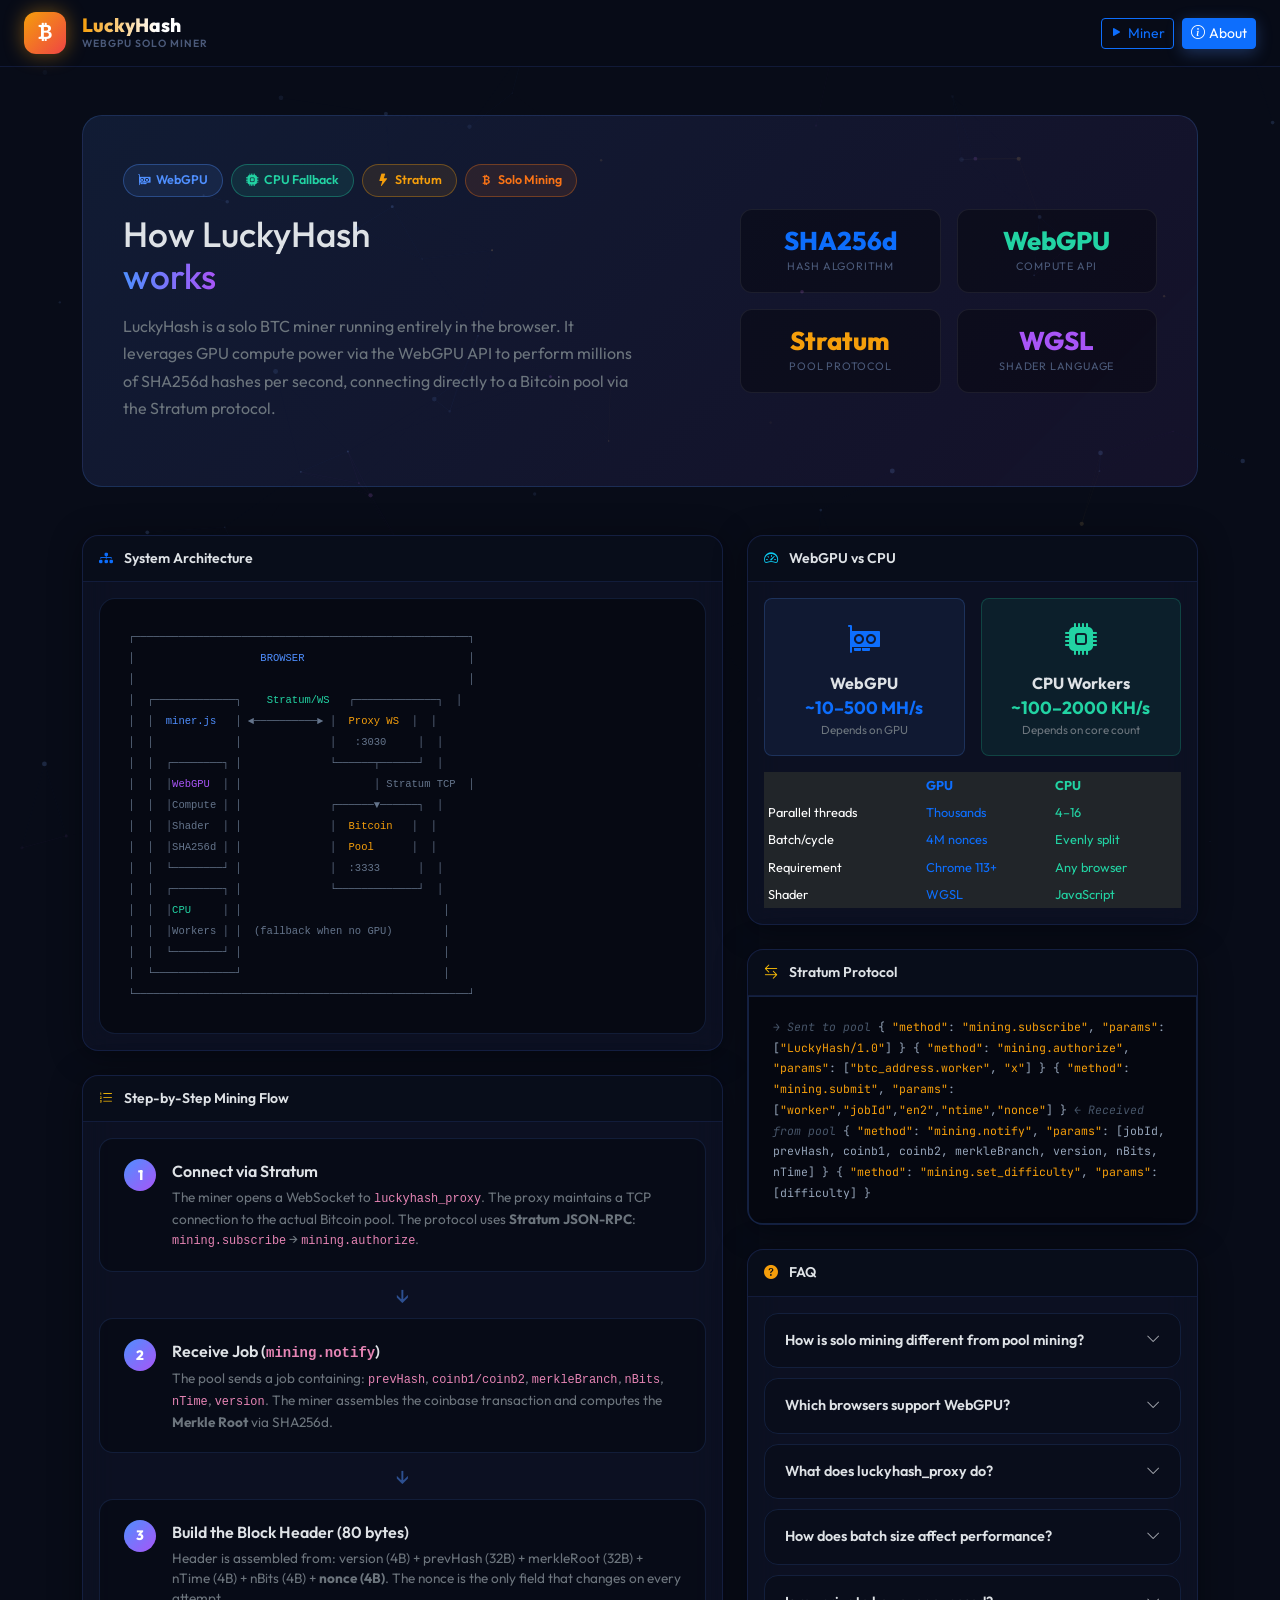
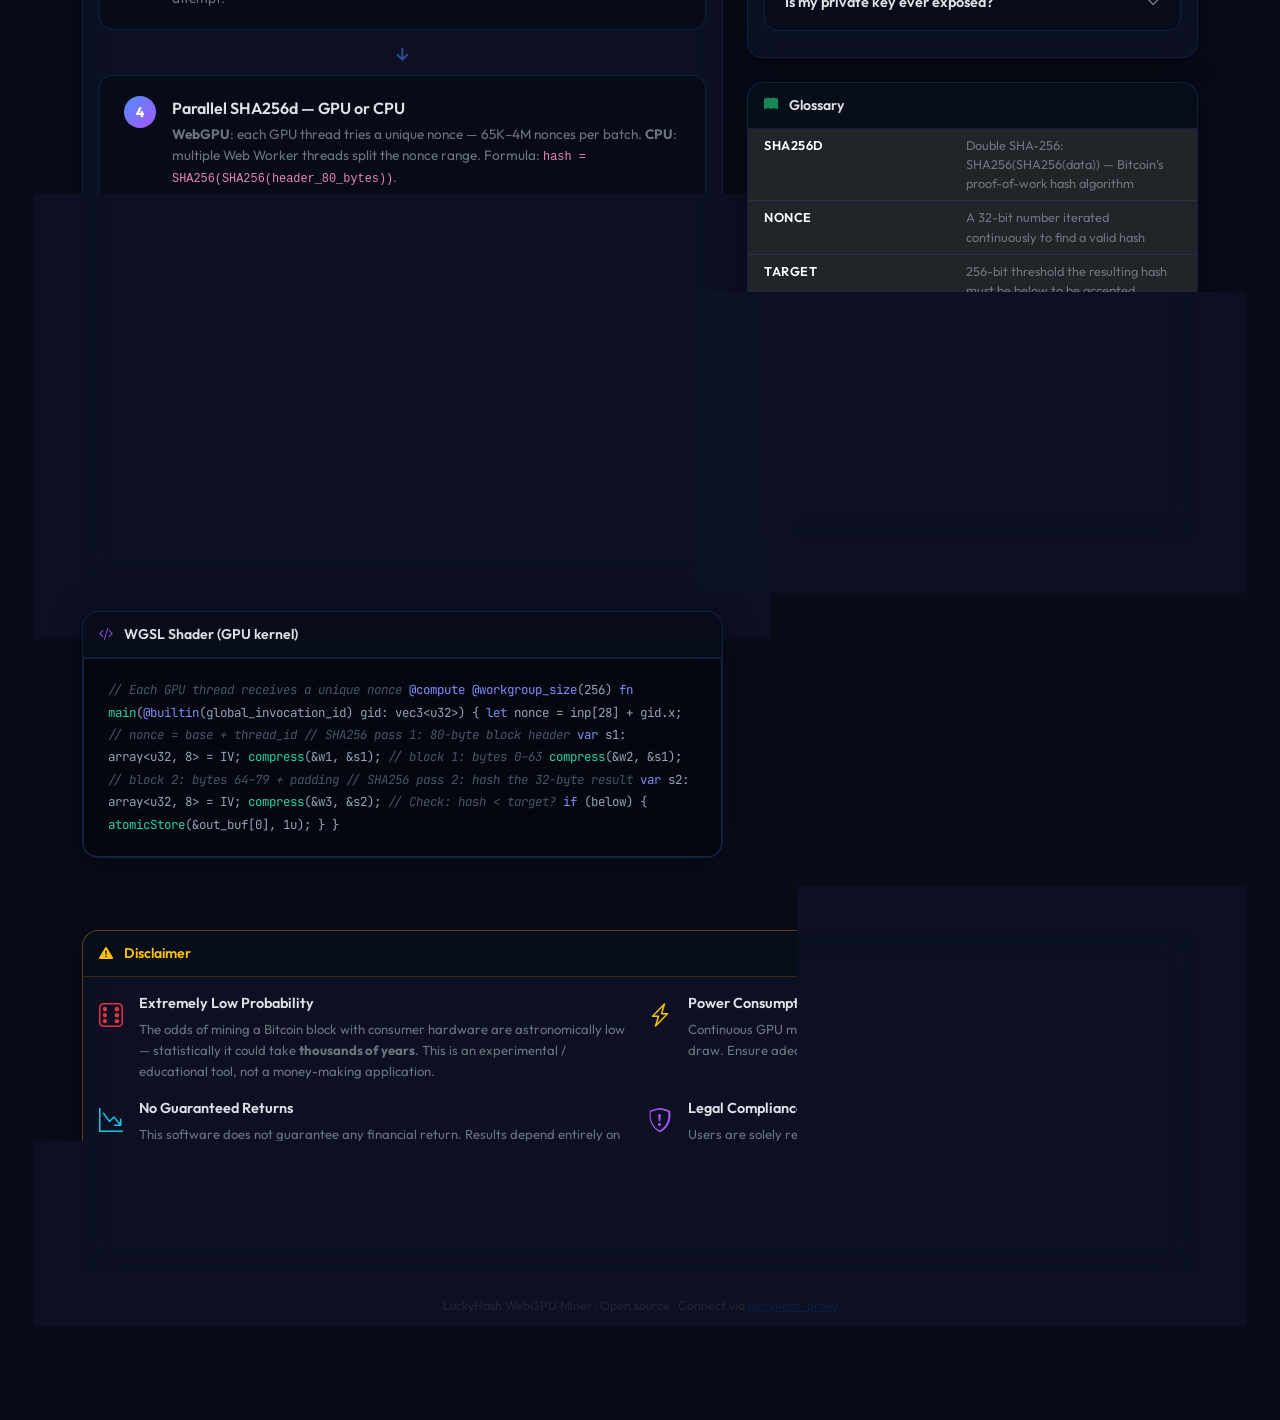
==== about.html @ 24349500 "feat: solo BTC miner with WebGPU + Alpine.js + Bootstrap 5 - WebGPU compute shader (WGSL) for SHA256" ====
<!DOCTYPE html>
<html lang="en" data-bs-theme="dark">
<head>
  <meta charset="UTF-8" />
  <meta name="viewport" content="width=device-width, initial-scale=1.0" />

  <!-- Primary SEO -->
  <title>How It Works – LuckyHash WebGPU Solo Bitcoin Miner</title>
  <meta name="description" content="Learn how LuckyHash mines Bitcoin solo in the browser: WebGPU SHA256d compute shaders, Stratum JSON-RPC protocol, CPU Web Worker fallback, and step-by-step block header construction." />
  <meta name="keywords" content="WebGPU bitcoin mining, SHA256d shader, stratum protocol, solo mining explained, browser miner, WGSL compute" />
  <meta name="author" content="LuckyHash" />
  <meta name="robots" content="index, follow" />
  <link rel="canonical" href="https://luckyhash.dev/about.html" />

  <!-- Open Graph -->
  <meta property="og:type"        content="article" />
  <meta property="og:url"         content="https://luckyhash.dev/about.html" />
  <meta property="og:site_name"   content="LuckyHash" />
  <meta property="og:title"       content="How LuckyHash Works – WebGPU Solo Bitcoin Miner" />
  <meta property="og:description" content="WebGPU SHA256d compute shaders, Stratum JSON-RPC, CPU fallback — a complete technical breakdown of browser-based solo Bitcoin mining." />
  <meta property="og:image"       content="https://luckyhash.dev/og-image.png" />
  <meta property="og:image:width"  content="1200" />
  <meta property="og:image:height" content="630" />
  <meta property="og:locale"      content="en_US" />

  <!-- Twitter Card -->
  <meta name="twitter:card"        content="summary_large_image" />
  <meta name="twitter:title"       content="How LuckyHash Works – WebGPU Solo Bitcoin Miner" />
  <meta name="twitter:description" content="WebGPU SHA256d compute shaders, Stratum protocol, CPU fallback — browser-based solo Bitcoin mining explained." />
  <meta name="twitter:image"       content="https://luckyhash.dev/og-image.png" />

  <!-- Structured Data (JSON-LD) -->
  <script type="application/ld+json">
  {
    "@context": "https://schema.org",
    "@type": "TechArticle",
    "headline": "How LuckyHash Works – WebGPU Solo Bitcoin Miner",
    "description": "Technical explanation of browser-based solo Bitcoin mining using WebGPU compute shaders and the Stratum protocol.",
    "url": "https://luckyhash.dev/about.html",
    "author": { "@type": "Organization", "name": "LuckyHash" },
    "publisher": { "@type": "Organization", "name": "LuckyHash", "url": "https://luckyhash.dev" },
    "mainEntity": {
      "@type": "FAQPage",
      "mainEntity": [
        { "@type": "Question", "name": "How is solo mining different from pool mining?",
          "acceptedAnswer": { "@type": "Answer", "text": "Pool mining shares hash power and distributes small but frequent rewards. Solo mining means you mine alone — very low probability but you keep the full block reward (~3.125 BTC) if you win." } },
        { "@type": "Question", "name": "Which browsers support WebGPU?",
          "acceptedAnswer": { "@type": "Answer", "text": "Chrome 113+, Edge 113+, Opera 99+, Safari 18+ (macOS 14+). Firefox does not yet support WebGPU in production. LuckyHash automatically falls back to CPU mode if WebGPU is unavailable." } },
        { "@type": "Question", "name": "What does luckyhash_proxy do?",
          "acceptedAnswer": { "@type": "Answer", "text": "Browsers cannot open raw TCP connections to Bitcoin pools. luckyhash_proxy runs a WebSocket server (port 3030) and bridges it to the pool Stratum TCP server (port 3333)." } },
        { "@type": "Question", "name": "Is my private key ever exposed?",
          "acceptedAnswer": { "@type": "Answer", "text": "No. Mining only requires your BTC address (public) to receive rewards. Your private key is never needed or transmitted." } }
      ]
    }
  }
  </script>

  <!-- Resource hints -->
  <link rel="preconnect" href="https://cdn.jsdelivr.net" />
  <link rel="preconnect" href="https://fonts.googleapis.com" />
  <link rel="preconnect" href="https://fonts.gstatic.com" crossorigin />

  <link rel="stylesheet" href="https://cdn.jsdelivr.net/npm/bootstrap@5.3.3/dist/css/bootstrap.min.css" />
  <link rel="stylesheet" href="https://cdn.jsdelivr.net/npm/bootstrap-icons@1.11.3/font/bootstrap-icons.min.css" />
  <link href="https://fonts.googleapis.com/css2?family=JetBrains+Mono:wght@400;600&family=Outfit:wght@400;600;700;800&display=swap" rel="stylesheet" />
  <link rel="stylesheet" href="style.css" />
  <style>
    /* About-page specific */
    .about-hero {
      background: linear-gradient(135deg, rgba(79,143,255,0.12), rgba(168,85,247,0.08));
      border: 1px solid rgba(79,143,255,0.18);
      border-radius: 20px;
      padding: 48px 40px;
    }
    .section-title {
      font-size: 1.1rem; font-weight: 700; letter-spacing: 0.5px;
      color: #4f8fff; text-transform: uppercase; margin-bottom: 20px;
      display: flex; align-items: center; gap: 10px;
    }
    .section-title::after {
      content: ''; flex: 1; height: 1px;
      background: linear-gradient(90deg, rgba(79,143,255,0.4), transparent);
    }
    .flow-step {
      position: relative;
      padding: 20px 24px;
      background: rgba(0,0,0,0.3);
      border: 1px solid rgba(79,143,255,0.15);
      border-radius: 14px;
      transition: border-color 0.25s, transform 0.25s;
    }
    .flow-step:hover {
      border-color: rgba(79,143,255,0.4);
      transform: translateY(-2px);
    }
    .flow-num {
      width: 32px; height: 32px; border-radius: 50%;
      background: linear-gradient(135deg, #4f8fff, #a855f7);
      display: flex; align-items: center; justify-content: center;
      font-weight: 800; font-size: 0.85rem; color: #fff;
      flex-shrink: 0;
    }
    .flow-arrow {
      text-align: center; color: rgba(79,143,255,0.5);
      font-size: 1.4rem; margin: 4px 0;
    }
    .tech-badge {
      display: inline-flex; align-items: center; gap: 6px;
      padding: 6px 14px; border-radius: 999px; font-size: 0.78rem;
      font-weight: 600; border: 1px solid;
    }
    .tech-gpu  { color: #4f8fff; border-color: rgba(79,143,255,0.35); background: rgba(79,143,255,0.1); }
    .tech-cpu  { color: #22d3a3; border-color: rgba(34,211,163,0.35); background: rgba(34,211,163,0.1); }
    .tech-ws   { color: #f59e0b; border-color: rgba(245,158,11,0.35); background: rgba(245,158,11,0.1); }
    .tech-btc  { color: #f97316; border-color: rgba(249,115,22,0.35); background: rgba(249,115,22,0.1); }
    .code-block {
      background: rgba(0,0,0,0.5); border: 1px solid rgba(79,143,255,0.2);
      border-radius: 12px; padding: 20px 24px;
      font-family: 'JetBrains Mono', monospace; font-size: 0.78rem;
      line-height: 1.8; color: #94a3b8;
    }
    .code-block .kw  { color: #818cf8; }
    .code-block .fn  { color: #22d3a3; }
    .code-block .cm  { color: #475569; font-style: italic; }
    .code-block .str { color: #f59e0b; }
    .faq-item {
      border: 1px solid rgba(79,143,255,0.12);
      border-radius: 14px; overflow: hidden; margin-bottom: 10px;
    }
    .faq-q {
      padding: 16px 20px; cursor: pointer; user-select: none;
      font-weight: 600; font-size: 0.9rem;
      display: flex; justify-content: space-between; align-items: center;
      background: rgba(0,0,0,0.2);
      transition: background 0.2s;
    }
    .faq-q:hover { background: rgba(79,143,255,0.08); }
    .faq-a {
      padding: 0 20px 16px; font-size: 0.85rem; color: #94a3b8;
      line-height: 1.7; display: none;
    }
    .faq-item.open .faq-a { display: block; }
    .faq-item.open .faq-icon { transform: rotate(180deg); }
    .faq-icon { transition: transform 0.25s; }
    .stat-pill {
      background: rgba(0,0,0,0.35); border: 1px solid rgba(255,255,255,0.07);
      border-radius: 12px; padding: 18px; text-align: center;
    }
    .stat-pill-val { font-size: 1.6rem; font-weight: 800; line-height: 1; }
    .stat-pill-lbl { font-size: 0.68rem; text-transform: uppercase; letter-spacing: 0.8px; color: #4b5a7a; margin-top: 4px; }
    .arch-diagram {
      background: rgba(0,0,0,0.4); border: 1px solid rgba(79,143,255,0.15);
      border-radius: 16px; padding: 28px;
      font-family: 'JetBrains Mono', monospace; font-size: 0.75rem;
      line-height: 2; color: #64748b;
    }
    .arch-diagram .hl-blue   { color: #4f8fff; }
    .arch-diagram .hl-green  { color: #22d3a3; }
    .arch-diagram .hl-orange { color: #f59e0b; }
    .arch-diagram .hl-purple { color: #a855f7; }
  </style>
</head>
<body>
<canvas id="bg-canvas" aria-hidden="true"></canvas>

<!-- Visually hidden h1 for SEO -->
<h1 class="visually-hidden">How LuckyHash Works – WebGPU Solo Bitcoin Miner</h1>

<!-- Navbar -->
<nav class="navbar navbar-dark lh-navbar px-3 px-md-4">
  <a href="index.html" class="d-flex align-items-center gap-3 text-decoration-none">
    <div class="lh-btc-logo"><i class="bi bi-currency-bitcoin"></i></div>
    <div>
      <div class="lh-brand-name">LuckyHash</div>
      <div class="lh-brand-tag">WebGPU Solo Miner</div>
    </div>
  </a>
  <div class="d-flex gap-2">
    <a href="index.html" class="btn btn-sm btn-outline-primary">
      <i class="bi bi-play-fill me-1"></i>Miner
    </a>
    <span class="btn btn-sm btn-primary disabled opacity-100">
      <i class="bi bi-info-circle me-1"></i>About
    </span>
  </div>
</nav>

<div class="container-xl py-5">

  <!-- Hero -->
  <div class="about-hero mb-5">
    <div class="row align-items-center g-4">
      <div class="col-lg-7">
        <div class="d-flex gap-2 flex-wrap mb-3">
          <span class="tech-badge tech-gpu"><i class="bi bi-gpu-card"></i>WebGPU</span>
          <span class="tech-badge tech-cpu"><i class="bi bi-cpu-fill"></i>CPU Fallback</span>
          <span class="tech-badge tech-ws"><i class="bi bi-lightning-fill"></i>Stratum</span>
          <span class="tech-badge tech-btc"><i class="bi bi-currency-bitcoin"></i>Solo Mining</span>
        </div>
        <h1 class="fw-800 mb-3" style="font-size:2.2rem; line-height:1.2;">
          How LuckyHash<br/>
          <span style="background:linear-gradient(90deg,#4f8fff,#a855f7);-webkit-background-clip:text;-webkit-text-fill-color:transparent;background-clip:text;">
            works
          </span>
        </h1>
        <p class="text-secondary" style="font-size:1rem; line-height:1.7; max-width:520px;">
          LuckyHash is a solo BTC miner running entirely in the browser. It leverages
          GPU compute power via the WebGPU API to perform millions of SHA256d hashes per second,
          connecting directly to a Bitcoin pool via the Stratum protocol.
        </p>
      </div>
      <div class="col-lg-5">
        <div class="row g-3">
          <div class="col-6">
            <div class="stat-pill">
              <div class="stat-pill-val text-primary">SHA256d</div>
              <div class="stat-pill-lbl">Hash Algorithm</div>
            </div>
          </div>
          <div class="col-6">
            <div class="stat-pill">
              <div class="stat-pill-val" style="color:#22d3a3;">WebGPU</div>
              <div class="stat-pill-lbl">Compute API</div>
            </div>
          </div>
          <div class="col-6">
            <div class="stat-pill">
              <div class="stat-pill-val" style="color:#f59e0b;">Stratum</div>
              <div class="stat-pill-lbl">Pool Protocol</div>
            </div>
          </div>
          <div class="col-6">
            <div class="stat-pill">
              <div class="stat-pill-val" style="color:#a855f7;">WGSL</div>
              <div class="stat-pill-lbl">Shader Language</div>
            </div>
          </div>
        </div>
      </div>
    </div>
  </div>

  <div class="row g-4">

    <!-- Left column -->
    <div class="col-lg-7">

      <!-- Architecture diagram -->
      <div class="card lh-card mb-4">
        <div class="card-header lh-card-header">
          <i class="bi bi-diagram-3-fill me-2 text-primary"></i>
          <span class="fw-semibold">System Architecture</span>
        </div>
        <div class="card-body">
          <div class="arch-diagram">
<pre class="mb-0" style="background:transparent;color:inherit;">
┌─────────────────────────────────────────────────────┐
│                    <span class="hl-blue">BROWSER</span>                          │
│                                                     │
│  ┌─────────────┐    <span class="hl-green">Stratum/WS</span>   ┌─────────────┐  │
│  │  <span class="hl-blue">miner.js</span>   │ ◄──────────► │  <span class="hl-orange">Proxy WS</span>  │  │
│  │             │              │   :3030     │  │
│  │  ┌────────┐ │              └──────┬──────┘  │
│  │  │<span class="hl-purple">WebGPU </span> │ │                     │ Stratum TCP  │
│  │  │Compute │ │              ┌──────▼──────┐  │
│  │  │Shader  │ │              │  <span class="hl-orange">Bitcoin</span>   │  │
│  │  │SHA256d │ │              │  <span class="hl-orange">Pool</span>      │  │
│  │  └────────┘ │              │  :3333      │  │
│  │  ┌────────┐ │              └─────────────┘  │
│  │  │<span class="hl-green">CPU     </span>│ │                                │
│  │  │Workers │ │  (fallback when no GPU)        │
│  │  └────────┘ │                                │
│  └─────────────┘                                │
└─────────────────────────────────────────────────────┘</pre>
          </div>
        </div>
      </div>

      <!-- Step by step -->
      <div class="card lh-card mb-4">
        <div class="card-header lh-card-header">
          <i class="bi bi-list-ol me-2 text-warning"></i>
          <span class="fw-semibold">Step-by-Step Mining Flow</span>
        </div>
        <div class="card-body">

          <div class="flow-step mb-2">
            <div class="d-flex gap-3 align-items-start">
              <div class="flow-num">1</div>
              <div>
                <div class="fw-semibold mb-1">Connect via Stratum</div>
                <p class="text-secondary mb-0" style="font-size:0.85rem;">
                  The miner opens a WebSocket to <code>luckyhash_proxy</code>. The proxy maintains a
                  TCP connection to the actual Bitcoin pool. The protocol uses <strong>Stratum JSON-RPC</strong>:
                  <code>mining.subscribe</code> → <code>mining.authorize</code>.
                </p>
              </div>
            </div>
          </div>

          <div class="flow-arrow">↓</div>

          <div class="flow-step mb-2">
            <div class="d-flex gap-3 align-items-start">
              <div class="flow-num">2</div>
              <div>
                <div class="fw-semibold mb-1">Receive Job (<code>mining.notify</code>)</div>
                <p class="text-secondary mb-0" style="font-size:0.85rem;">
                  The pool sends a job containing: <code>prevHash</code>, <code>coinb1/coinb2</code>,
                  <code>merkleBranch</code>, <code>nBits</code>, <code>nTime</code>, <code>version</code>.
                  The miner assembles the coinbase transaction and computes the <strong>Merkle Root</strong> via SHA256d.
                </p>
              </div>
            </div>
          </div>

          <div class="flow-arrow">↓</div>

          <div class="flow-step mb-2">
            <div class="d-flex gap-3 align-items-start">
              <div class="flow-num">3</div>
              <div>
                <div class="fw-semibold mb-1">Build the Block Header (80 bytes)</div>
                <p class="text-secondary mb-0" style="font-size:0.85rem;">
                  Header is assembled from: version (4B) + prevHash (32B) + merkleRoot (32B)
                  + nTime (4B) + nBits (4B) + <strong>nonce (4B)</strong>.
                  The nonce is the only field that changes on every attempt.
                </p>
              </div>
            </div>
          </div>

          <div class="flow-arrow">↓</div>

          <div class="flow-step mb-2">
            <div class="d-flex gap-3 align-items-start">
              <div class="flow-num">4</div>
              <div>
                <div class="fw-semibold mb-1">Parallel SHA256d — GPU or CPU</div>
                <p class="text-secondary mb-0" style="font-size:0.85rem;">
                  <strong>WebGPU</strong>: each GPU thread tries a unique nonce — 65K–4M nonces per batch.
                  <strong>CPU</strong>: multiple Web Worker threads split the nonce range.
                  Formula: <code>hash = SHA256(SHA256(header_80_bytes))</code>.
                </p>
              </div>
            </div>
          </div>

          <div class="flow-arrow">↓</div>

          <div class="flow-step mb-2">
            <div class="d-flex gap-3 align-items-start">
              <div class="flow-num">5</div>
              <div>
                <div class="fw-semibold mb-1">Compare Hash Against Target</div>
                <p class="text-secondary mb-0" style="font-size:0.85rem;">
                  If <code>hash &lt; target</code> (256-bit big-endian comparison), the nonce is valid.
                  The target is derived from <code>nBits</code> and the pool-set difficulty.
                  At difficulty = 1, the probability of any single hash being valid is ~1/2³².
                </p>
              </div>
            </div>
          </div>

          <div class="flow-arrow">↓</div>

          <div class="flow-step">
            <div class="d-flex gap-3 align-items-start">
              <div class="flow-num">6</div>
              <div>
                <div class="fw-semibold mb-1">Submit Share (<code>mining.submit</code>)</div>
                <p class="text-secondary mb-0" style="font-size:0.85rem;">
                  Send <code>[worker, jobId, extranonce2, nTime, nonce]</code> to the pool via WebSocket.
                  The pool responds with <code>true</code> (accepted) or an error (rejected).
                  If the share meets full network difficulty, it's a <strong>valid block</strong> — you win!
                </p>
              </div>
            </div>
          </div>

        </div>
      </div>

      <!-- SHA256d code -->
      <div class="card lh-card mb-4">
        <div class="card-header lh-card-header">
          <i class="bi bi-code-slash me-2" style="color:#a855f7;"></i>
          <span class="fw-semibold">WGSL Shader (GPU kernel)</span>
        </div>
        <div class="card-body p-0">
          <div class="code-block" style="border-radius:0 0 14px 14px;">
<span class="cm">// Each GPU thread receives a unique nonce</span>
<span class="kw">@compute @workgroup_size</span>(256)
<span class="kw">fn</span> <span class="fn">main</span>(<span class="kw">@builtin</span>(global_invocation_id) gid: vec3&lt;u32&gt;) {
  <span class="kw">let</span> nonce = inp[28] + gid.x;         <span class="cm">// nonce = base + thread_id</span>

  <span class="cm">// SHA256 pass 1: 80-byte block header</span>
  <span class="kw">var</span> s1: array&lt;u32, 8&gt; = IV;
  <span class="fn">compress</span>(&amp;w1, &amp;s1);                   <span class="cm">// block 1: bytes 0–63</span>
  <span class="fn">compress</span>(&amp;w2, &amp;s1);                   <span class="cm">// block 2: bytes 64–79 + padding</span>

  <span class="cm">// SHA256 pass 2: hash the 32-byte result</span>
  <span class="kw">var</span> s2: array&lt;u32, 8&gt; = IV;
  <span class="fn">compress</span>(&amp;w3, &amp;s2);

  <span class="cm">// Check: hash &lt; target?</span>
  <span class="kw">if</span> (below) { <span class="fn">atomicStore</span>(&amp;out_buf[0], 1u); }
}
          </div>
        </div>
      </div>

    </div><!-- col-lg-7 -->

    <!-- Right column -->
    <div class="col-lg-5">

      <!-- WebGPU vs CPU -->
      <div class="card lh-card mb-4">
        <div class="card-header lh-card-header">
          <i class="bi bi-speedometer2 me-2 text-info"></i>
          <span class="fw-semibold">WebGPU vs CPU</span>
        </div>
        <div class="card-body">
          <div class="row g-3 mb-3">
            <div class="col-6">
              <div class="p-3 rounded-3 text-center" style="background:rgba(79,143,255,0.08);border:1px solid rgba(79,143,255,0.2);">
                <i class="bi bi-gpu-card fs-2 text-primary d-block mb-2"></i>
                <div class="fw-bold">WebGPU</div>
                <div class="text-primary fw-bold" style="font-size:1.1rem;">~10–500 MH/s</div>
                <div class="text-secondary" style="font-size:0.73rem;">Depends on GPU</div>
              </div>
            </div>
            <div class="col-6">
              <div class="p-3 rounded-3 text-center" style="background:rgba(34,211,163,0.08);border:1px solid rgba(34,211,163,0.2);">
                <i class="bi bi-cpu-fill fs-2 d-block mb-2" style="color:#22d3a3;"></i>
                <div class="fw-bold">CPU Workers</div>
                <div class="fw-bold" style="font-size:1.1rem;color:#22d3a3;">~100–2000 KH/s</div>
                <div class="text-secondary" style="font-size:0.73rem;">Depends on core count</div>
              </div>
            </div>
          </div>

          <table class="table table-sm table-borderless mb-0" style="font-size:0.8rem;">
            <thead>
              <tr class="text-muted">
                <th></th><th class="text-primary">GPU</th><th style="color:#22d3a3;">CPU</th>
              </tr>
            </thead>
            <tbody>
              <tr><td>Parallel threads</td><td class="text-primary">Thousands</td><td style="color:#22d3a3;">4–16</td></tr>
              <tr><td>Batch/cycle</td><td class="text-primary">4M nonces</td><td style="color:#22d3a3;">Evenly split</td></tr>
              <tr><td>Requirement</td><td class="text-primary">Chrome 113+</td><td style="color:#22d3a3;">Any browser</td></tr>
              <tr><td>Shader</td><td class="text-primary">WGSL</td><td style="color:#22d3a3;">JavaScript</td></tr>
            </tbody>
          </table>
        </div>
      </div>

      <!-- Stratum Protocol -->
      <div class="card lh-card mb-4">
        <div class="card-header lh-card-header">
          <i class="bi bi-arrow-left-right me-2 text-warning"></i>
          <span class="fw-semibold">Stratum Protocol</span>
        </div>
        <div class="card-body p-0">
          <div class="code-block" style="border-radius:0 0 14px 14px; font-size:0.72rem;">
<span class="cm">→ Sent to pool</span>
{ <span class="str">"method"</span>: <span class="str">"mining.subscribe"</span>,
  <span class="str">"params"</span>: [<span class="str">"LuckyHash/1.0"</span>] }

{ <span class="str">"method"</span>: <span class="str">"mining.authorize"</span>,
  <span class="str">"params"</span>: [<span class="str">"btc_address.worker"</span>, <span class="str">"x"</span>] }

{ <span class="str">"method"</span>: <span class="str">"mining.submit"</span>,
  <span class="str">"params"</span>: [<span class="str">"worker"</span>,<span class="str">"jobId"</span>,<span class="str">"en2"</span>,<span class="str">"ntime"</span>,<span class="str">"nonce"</span>] }

<span class="cm">← Received from pool</span>
{ <span class="str">"method"</span>: <span class="str">"mining.notify"</span>,
  <span class="str">"params"</span>: [jobId, prevHash, coinb1, coinb2,
             merkleBranch, version, nBits, nTime] }

{ <span class="str">"method"</span>: <span class="str">"mining.set_difficulty"</span>,
  <span class="str">"params"</span>: [difficulty] }
          </div>
        </div>
      </div>

      <!-- FAQ -->
      <div class="card lh-card mb-4">
        <div class="card-header lh-card-header">
          <i class="bi bi-question-circle-fill me-2" style="color:#f59e0b;"></i>
          <span class="fw-semibold">FAQ</span>
        </div>
        <div class="card-body">

          <div class="faq-item" onclick="this.classList.toggle('open')">
            <div class="faq-q">
              How is solo mining different from pool mining?
              <i class="bi bi-chevron-down faq-icon text-muted"></i>
            </div>
            <div class="faq-a">
              Pool mining shares hash power and distributes small but frequent rewards.
              Solo mining: you mine alone — very low probability of success, but if you win
              you receive the <strong>full block reward</strong> (~3.125 BTC currently).
            </div>
          </div>

          <div class="faq-item" onclick="this.classList.toggle('open')">
            <div class="faq-q">
              Which browsers support WebGPU?
              <i class="bi bi-chevron-down faq-icon text-muted"></i>
            </div>
            <div class="faq-a">
              Chrome 113+, Edge 113+, Opera 99+, Safari 18+ (macOS 14+).
              Firefox does not yet support WebGPU in production.
              If WebGPU is unavailable, the miner automatically falls back to <strong>CPU mode</strong>.
            </div>
          </div>

          <div class="faq-item" onclick="this.classList.toggle('open')">
            <div class="faq-q">
              What does luckyhash_proxy do?
              <i class="bi bi-chevron-down faq-icon text-muted"></i>
            </div>
            <div class="faq-a">
              Browsers cannot open raw TCP connections to a Bitcoin pool directly.
              <code>luckyhash_proxy</code> runs a WebSocket server (port 3030) and bridges it
              to the pool's Stratum TCP server (port 3333). All Stratum messages are forwarded
              transparently through the proxy.
            </div>
          </div>

          <div class="faq-item" onclick="this.classList.toggle('open')">
            <div class="faq-q">
              How does batch size affect performance?
              <i class="bi bi-chevron-down faq-icon text-muted"></i>
            </div>
            <div class="faq-a">
              A larger batch means fewer CPU↔GPU round-trips per second, which is more efficient —
              but each batch holds the GPU longer. If the UI feels sluggish, reduce the batch size.
              Use 1M–4M for weaker GPUs, 16M for high-end ones.
            </div>
          </div>

          <div class="faq-item" onclick="this.classList.toggle('open')">
            <div class="faq-q">
              Is my private key ever exposed?
              <i class="bi bi-chevron-down faq-icon text-muted"></i>
            </div>
            <div class="faq-a">
              No. Mining only requires your <strong>BTC address</strong> (public) to receive the
              reward — your private key is never needed. Rewards are sent directly to that address
              if a block is successfully mined.
            </div>
          </div>

        </div>
      </div>

      <!-- Glossary -->
      <div class="card lh-card">
        <div class="card-header lh-card-header">
          <i class="bi bi-book-fill me-2 text-success"></i>
          <span class="fw-semibold">Glossary</span>
        </div>
        <div class="card-body p-0">
          <table class="table table-sm table-borderless mb-0 lh-pool-table" style="font-size:0.8rem;">
            <tbody>
              <tr><td class="lh-pool-key">SHA256d</td><td class="text-secondary">Double SHA-256: SHA256(SHA256(data)) — Bitcoin's proof-of-work hash algorithm</td></tr>
              <tr><td class="lh-pool-key">Nonce</td><td class="text-secondary">A 32-bit number iterated continuously to find a valid hash</td></tr>
              <tr><td class="lh-pool-key">Target</td><td class="text-secondary">256-bit threshold the resulting hash must be below to be accepted</td></tr>
              <tr><td class="lh-pool-key">Difficulty</td><td class="text-secondary">A scalar that controls how small the target is — higher = harder</td></tr>
              <tr><td class="lh-pool-key">ExtraNonce</td><td class="text-secondary">Extra entropy injected into the coinbase to extend the nonce search space</td></tr>
              <tr><td class="lh-pool-key">Merkle Root</td><td class="text-secondary">Aggregated hash of all transactions in the block</td></tr>
              <tr><td class="lh-pool-key">WGSL</td><td class="text-secondary">WebGPU Shading Language — used to write GPU compute shaders</td></tr>
            </tbody>
          </table>
        </div>
      </div>

    </div><!-- col-lg-5 -->
  </div><!-- row -->

  <!-- Disclaimer -->
  <div class="mt-5 mb-4">
    <div class="card lh-card" style="border-color: rgba(245,158,11,0.35) !important;">
      <div class="card-header lh-card-header" style="border-color: rgba(245,158,11,0.2) !important;">
        <i class="bi bi-exclamation-triangle-fill me-2 text-warning"></i>
        <span class="fw-semibold text-warning">Disclaimer</span>
      </div>
      <div class="card-body">
        <div class="row g-3">

          <div class="col-12 col-md-6">
            <div class="d-flex gap-3">
              <div class="flex-shrink-0 mt-1">
                <i class="bi bi-dice-6 fs-4 text-danger"></i>
              </div>
              <div>
                <div class="fw-semibold mb-1" style="font-size:0.9rem;">Extremely Low Probability</div>
                <p class="text-secondary mb-0" style="font-size:0.82rem; line-height:1.6;">
                  The odds of mining a Bitcoin block with consumer hardware are astronomically low —
                  statistically it could take <strong>thousands of years</strong>.
                  This is an experimental / educational tool, not a money-making application.
                </p>
              </div>
            </div>
          </div>

          <div class="col-12 col-md-6">
            <div class="d-flex gap-3">
              <div class="flex-shrink-0 mt-1">
                <i class="bi bi-lightning-charge fs-4 text-warning"></i>
              </div>
              <div>
                <div class="fw-semibold mb-1" style="font-size:0.9rem;">Power Consumption</div>
                <p class="text-secondary mb-0" style="font-size:0.82rem; line-height:1.6;">
                  Continuous GPU mining can heat your device and significantly increase power draw.
                  Ensure adequate cooling and do not run at full load for extended periods.
                </p>
              </div>
            </div>
          </div>

          <div class="col-12 col-md-6">
            <div class="d-flex gap-3">
              <div class="flex-shrink-0 mt-1">
                <i class="bi bi-graph-down-arrow fs-4 text-info"></i>
              </div>
              <div>
                <div class="fw-semibold mb-1" style="font-size:0.9rem;">No Guaranteed Returns</div>
                <p class="text-secondary mb-0" style="font-size:0.82rem; line-height:1.6;">
                  This software does not guarantee any financial return.
                  Results depend entirely on luck and your share of the total network hashrate
                  (currently &gt;700 EH/s).
                </p>
              </div>
            </div>
          </div>

          <div class="col-12 col-md-6">
            <div class="d-flex gap-3">
              <div class="flex-shrink-0 mt-1">
                <i class="bi bi-shield-exclamation fs-4" style="color:#a855f7;"></i>
              </div>
              <div>
                <div class="fw-semibold mb-1" style="font-size:0.9rem;">Legal Compliance</div>
                <p class="text-secondary mb-0" style="font-size:0.82rem; line-height:1.6;">
                  Users are solely responsible for complying with local laws and regulations
                  regarding cryptocurrency mining. The authors accept no liability for any
                  damages arising from the use of this software.
                </p>
              </div>
            </div>
          </div>

          <div class="col-12">
            <div class="p-3 rounded-3 text-center" style="background: rgba(245,158,11,0.06); border: 1px solid rgba(245,158,11,0.2);">
              <p class="mb-0 text-warning" style="font-size:0.82rem;">
                <i class="bi bi-info-circle me-1"></i>
                This software is provided <strong>"as is"</strong> — without warranty of any kind.
                Intended for educational, research, and WebGPU exploration purposes only.
              </p>
            </div>
          </div>

        </div>
      </div>
    </div>
  </div>

  <div class="text-center text-muted mb-5 pb-2" style="font-size:0.78rem;">
    LuckyHash WebGPU Miner · Open source · Connect via
    <a href="https://github.com/dungvn3000/luckyhash_proxy" class="text-primary" target="_blank">luckyhash_proxy</a>
  </div>

</div><!-- container -->

<script src="bg.js"></script>
<script src="https://cdn.jsdelivr.net/npm/bootstrap@5.3.3/dist/js/bootstrap.bundle.min.js"></script>
</body>
</html>
---- style.css ----
/* ── LuckyHash – Custom styles on top of Bootstrap 5 dark ─── */

:root {
  --lh-bg:        #080c18;
  --lh-card-bg:   rgba(13, 18, 36, 0.88);
  --lh-border:    rgba(80, 120, 255, 0.14);
  --lh-border-hi: rgba(80, 120, 255, 0.3);
  --lh-green:  #22d3a3;
  --lh-orange: #f59e0b;
  --lh-purple: #a855f7;
}

/* ── Fonts ───────────────────────────────────────────────────── */
body { font-family: 'Outfit', sans-serif; background: var(--lh-bg); }
.font-mono { font-family: 'JetBrains Mono', monospace !important; }

/* ── Background canvas ───────────────────────────────────────── */
#bg-canvas {
  position: fixed; inset: 0; z-index: 0;
  pointer-events: none; opacity: 0.35;
}
#app { position: relative; z-index: 1; }

/* ── Navbar ──────────────────────────────────────────────────── */
.lh-navbar {
  background: rgba(8,12,24,0.92);
  backdrop-filter: blur(12px);
  border-bottom: 1px solid var(--lh-border);
  padding-top: 12px; padding-bottom: 12px;
}

.lh-btc-logo {
  width: 42px; height: 42px;
  background: linear-gradient(135deg, #f59e0b, #ef4444);
  border-radius: 12px;
  display: flex; align-items: center; justify-content: center;
  color: white; font-size: 1.4rem;
  box-shadow: 0 0 20px rgba(245,158,11,0.45);
  animation: btc-pulse 3s ease-in-out infinite;
}
@keyframes btc-pulse {
  0%,100% { box-shadow: 0 0 18px rgba(245,158,11,0.4); }
  50%      { box-shadow: 0 0 32px rgba(245,158,11,0.7); }
}

.lh-brand-name {
  font-size: 1.2rem; font-weight: 800; line-height: 1.1;
  background: linear-gradient(90deg, #f59e0b, #fff 60%);
  -webkit-background-clip: text; -webkit-text-fill-color: transparent;
  background-clip: text;
}
.lh-brand-tag {
  font-size: 0.65rem; font-weight: 600; text-transform: uppercase;
  letter-spacing: 1px; color: #4b5a7a;
}

/* ── Badges ──────────────────────────────────────────────────── */
.lh-status-badge {
  font-size: 0.78rem; font-weight: 500; padding: 5px 10px;
  border-radius: 999px; letter-spacing: 0.3px;
}
.lh-dot { font-size: 0.5rem; vertical-align: middle; }
.lh-dot-on    { animation: blink 1.5s ease-in-out infinite; }
.lh-dot-pulse { animation: blink 0.7s ease-in-out infinite; }
.lh-dot-error { color: #f43f5e; }
@keyframes blink { 0%,100%{opacity:1} 50%{opacity:0.3} }

.lh-engine-badge {
  font-size: 0.73rem; font-weight: 600; border-radius: 999px;
  padding: 5px 10px; letter-spacing: 0.5px;
}
.lh-badge-gpu { background: rgba(79,143,255,0.18); color: #4f8fff; border: 1px solid rgba(79,143,255,0.35); }
.lh-badge-cpu { background: rgba(34,211,163,0.18); color: var(--lh-green); border: 1px solid rgba(34,211,163,0.35); }

/* ── Cards ───────────────────────────────────────────────────── */
.lh-card {
  background: var(--lh-card-bg) !important;
  border: 1px solid var(--lh-border) !important;
  border-radius: 16px !important;
  backdrop-filter: blur(16px);
  box-shadow: 0 4px 32px rgba(0,0,0,0.4);
  transition: border-color 0.3s, box-shadow 0.3s;
}
.lh-card:hover {
  border-color: var(--lh-border-hi) !important;
  box-shadow: 0 4px 32px rgba(0,0,0,0.4), 0 0 20px rgba(79,143,255,0.1);
}
.lh-card-header {
  background: rgba(0,0,0,0.2) !important;
  border-bottom: 1px solid var(--lh-border) !important;
  border-radius: 16px 16px 0 0 !important;
  padding: 12px 16px !important;
  font-size: 0.88rem;
}

/* ── Form inputs ─────────────────────────────────────────────── */
.lh-label {
  font-size: 0.73rem; font-weight: 600; text-transform: uppercase;
  letter-spacing: 0.7px; color: #6b7fa3;
}
.lh-input {
  background: rgba(0,0,0,0.35) !important;
  border: 1px solid var(--lh-border) !important;
  color: #e8edf8 !important;
  font-size: 0.85rem;
  transition: border-color 0.2s, box-shadow 0.2s;
}
.lh-input:focus {
  border-color: #4f8fff !important;
  box-shadow: 0 0 0 3px rgba(79,143,255,0.15) !important;
  background: rgba(0,0,0,0.5) !important;
  color: #e8edf8 !important;
}
.lh-input option { background: #0f1626; }

/* ── Buttons ─────────────────────────────────────────────────── */
.btn-primary  { box-shadow: 0 4px 16px rgba(79,143,255,0.3); }
.btn-primary:hover  { box-shadow: 0 6px 24px rgba(79,143,255,0.5); transform: translateY(-1px); }
.btn-danger   { box-shadow: 0 4px 16px rgba(244,63,94,0.3); }
.btn-danger:hover   { box-shadow: 0 6px 24px rgba(244,63,94,0.5); transform: translateY(-1px); }

.lh-clear-btn { padding: 2px 7px; font-size: 0.78rem; }

/* ── Hashrate value ──────────────────────────────────────────── */
.lh-hashrate-value {
  font-size: 1.3rem; font-weight: 700; color: var(--lh-green);
  text-shadow: 0 0 12px rgba(34,211,163,0.4);
}

/* ── Chart overlay ───────────────────────────────────────────── */
.lh-chart-overlay {
  position: absolute; inset: 0;
  background: rgba(8,12,24,0.65);
  border-radius: 0 0 12px 12px;
  pointer-events: none;
}

/* ── Stat cards ──────────────────────────────────────────────── */
.lh-stat-card {
  background: var(--lh-card-bg) !important;
  border: 1px solid var(--lh-border) !important;
  border-radius: 14px !important;
  backdrop-filter: blur(12px);
  transition: all 0.25s;
}
.lh-stat-card:hover {
  transform: translateY(-2px);
  border-color: var(--lh-border-hi) !important;
}
.lh-stat-icon { line-height: 1; }
.lh-stat-value { font-size: 1.5rem; font-weight: 700; line-height: 1.1; }
.lh-stat-label { font-size: 0.68rem; font-weight: 600; text-transform: uppercase; letter-spacing: 0.8px; color: #4b5a7a; margin-top: 3px; }
.text-purple { color: var(--lh-purple) !important; }

/* ── Pool info table ─────────────────────────────────────────── */
.lh-pool-table td { padding: 7px 16px !important; font-size: 0.8rem; }
.lh-pool-table tr { border-bottom: 1px solid var(--lh-border); }
.lh-pool-table tr:last-child { border-bottom: none; }
.lh-pool-key { color: #4b5a7a; font-weight: 600; text-transform: uppercase; font-size: 0.68rem; letter-spacing: 0.5px; width: 45%; }
.lh-pool-val { color: #4f8fff; }

/* ── Log box ─────────────────────────────────────────────────── */
.lh-log-box {
  height: 220px; overflow-y: auto;
  background: rgba(0,0,0,0.25);
  border-radius: 0 0 14px 14px;
  font-size: 0.74rem; line-height: 1.7;
}
.lh-log-box::-webkit-scrollbar { width: 4px; }
.lh-log-box::-webkit-scrollbar-track { background: transparent; }
.lh-log-box::-webkit-scrollbar-thumb { background: var(--lh-border-hi); border-radius: 2px; }

.lh-log-entry {
  border-bottom: 1px solid rgba(255,255,255,0.03);
  animation: fadeIn 0.2s ease-out;
}
@keyframes fadeIn { from{opacity:0;transform:translateY(-4px)} to{opacity:1;transform:none} }

.lh-log-time { font-size: 0.7rem; flex-shrink: 0; padding-top: 1px; min-width: 60px; }
.lh-log-welcome { font-size: 0.82rem; }
.lh-log-welcome strong { color: #8896b3; }
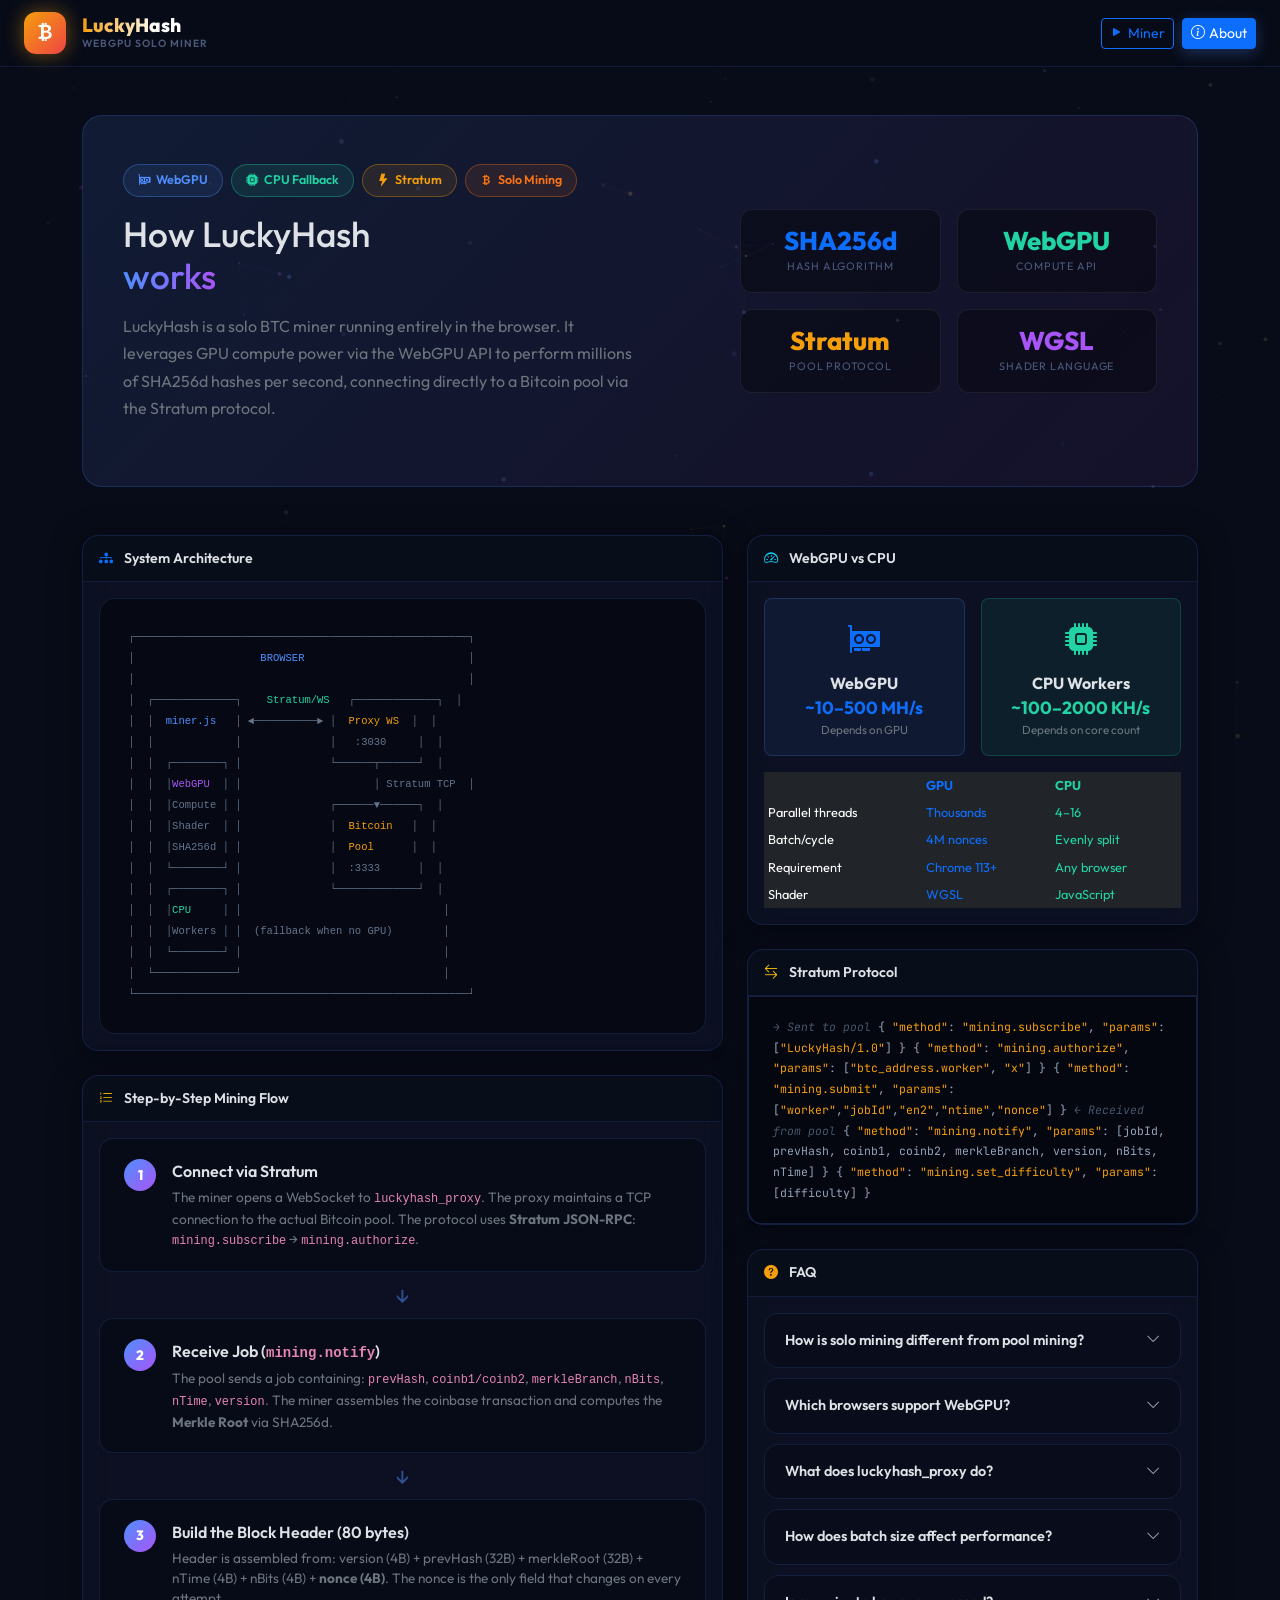
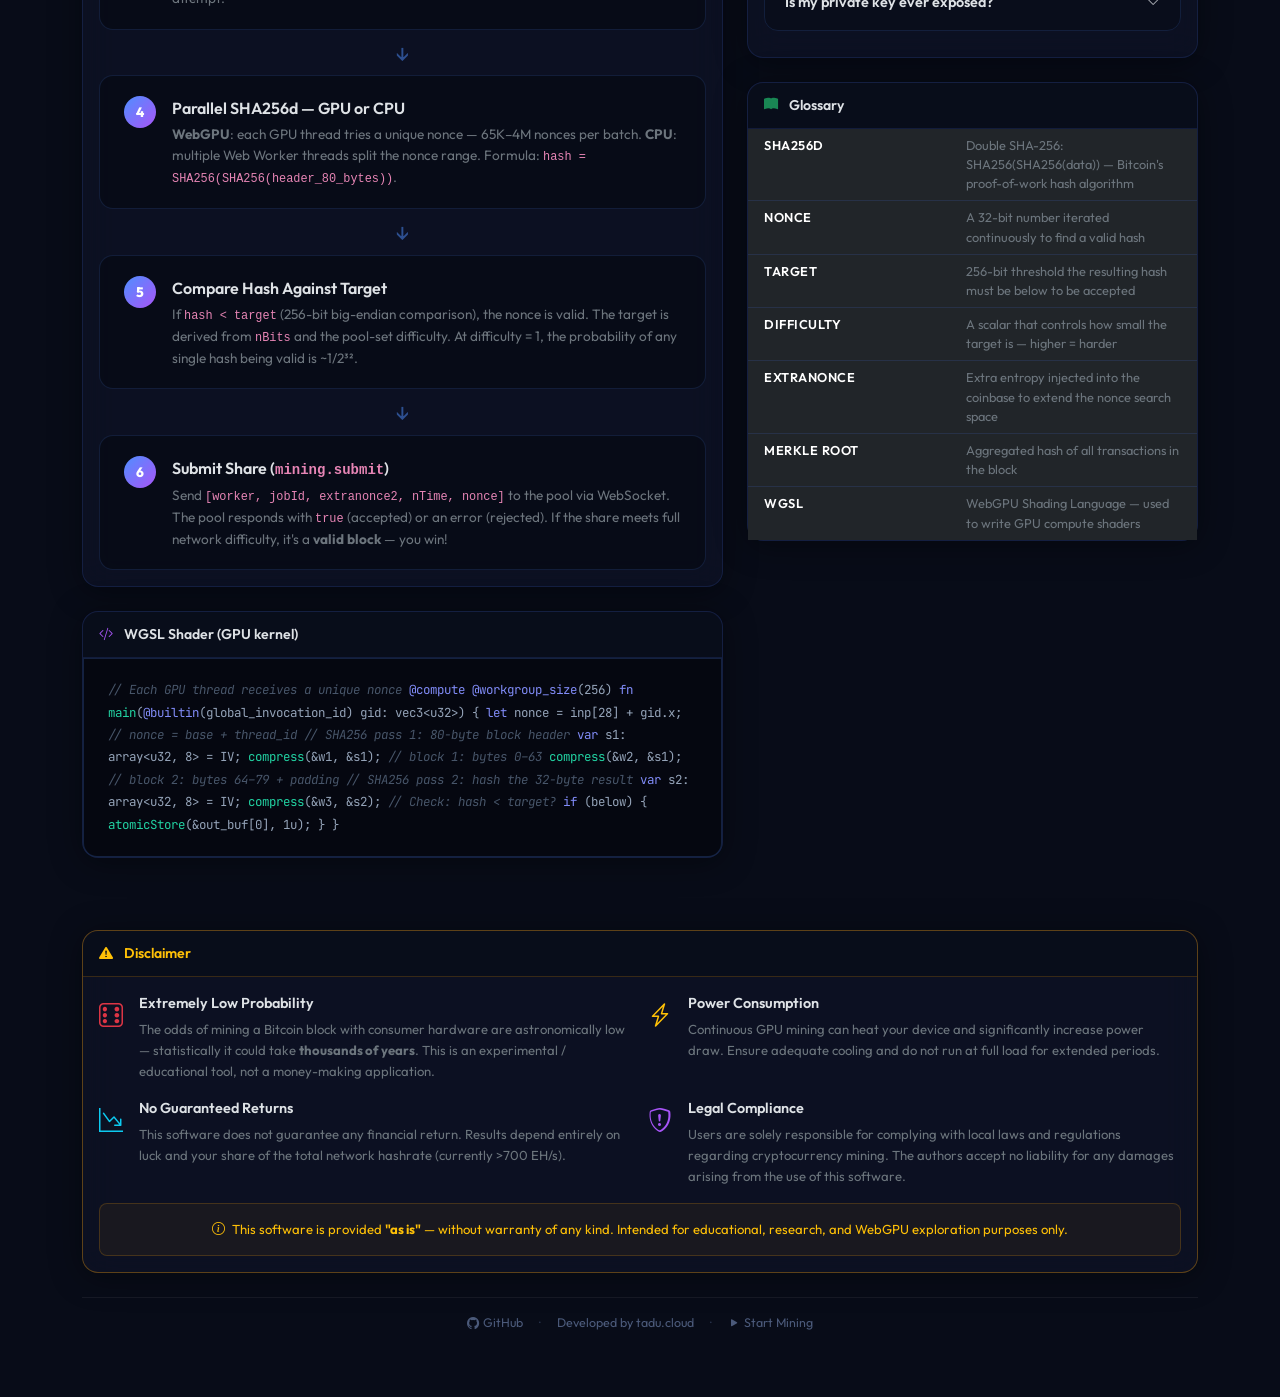
==== commit 0e49cde9: "feat: add footer with GitHub link and tadu.cloud credit" ====
--- a/about.html
+++ b/about.html
@@ -670,10 +670,22 @@
     </div>
   </div>
 
-  <div class="text-center text-muted mb-5 pb-2" style="font-size:0.78rem;">
-    LuckyHash WebGPU Miner · Open source · Connect via
-    <a href="https://github.com/dungvn3000/luckyhash_proxy" class="text-primary" target="_blank">luckyhash_proxy</a>
-  </div>
+  <footer class="lh-footer text-center py-3 mt-2">
+    <div class="d-flex align-items-center justify-content-center gap-3 flex-wrap">
+      <a href="https://github.com/dungvn3000/luckyhash" target="_blank" rel="noopener"
+         class="lh-footer-link">
+        <i class="bi bi-github me-1"></i>GitHub
+      </a>
+      <span class="lh-footer-sep">·</span>
+      <span class="lh-footer-text">
+        Developed by <a href="https://tadu.cloud" target="_blank" rel="noopener" class="lh-footer-link">tadu.cloud</a>
+      </span>
+      <span class="lh-footer-sep">·</span>
+      <a href="index.html" class="lh-footer-link">
+        <i class="bi bi-play-fill me-1"></i>Start Mining
+      </a>
+    </div>
+  </footer>
 
 </div><!-- container -->
 
--- a/style.css
+++ b/style.css
@@ -179,3 +179,17 @@
 .lh-log-time { font-size: 0.7rem; flex-shrink: 0; padding-top: 1px; min-width: 60px; }
 .lh-log-welcome { font-size: 0.82rem; }
 .lh-log-welcome strong { color: #8896b3; }
+/* ── Footer ───────────────────────────────────────────────────── */
+.lh-footer {
+  border-top: 1px solid rgba(255,255,255,0.06);
+  margin-top: 12px;
+  font-size: 0.78rem;
+}
+.lh-footer-text { color: #4b5a7a; }
+.lh-footer-sep  { color: #2a3650; }
+.lh-footer-link {
+  color: #4b5a7a;
+  text-decoration: none;
+  transition: color 0.2s;
+}
+.lh-footer-link:hover { color: #4f8fff; }
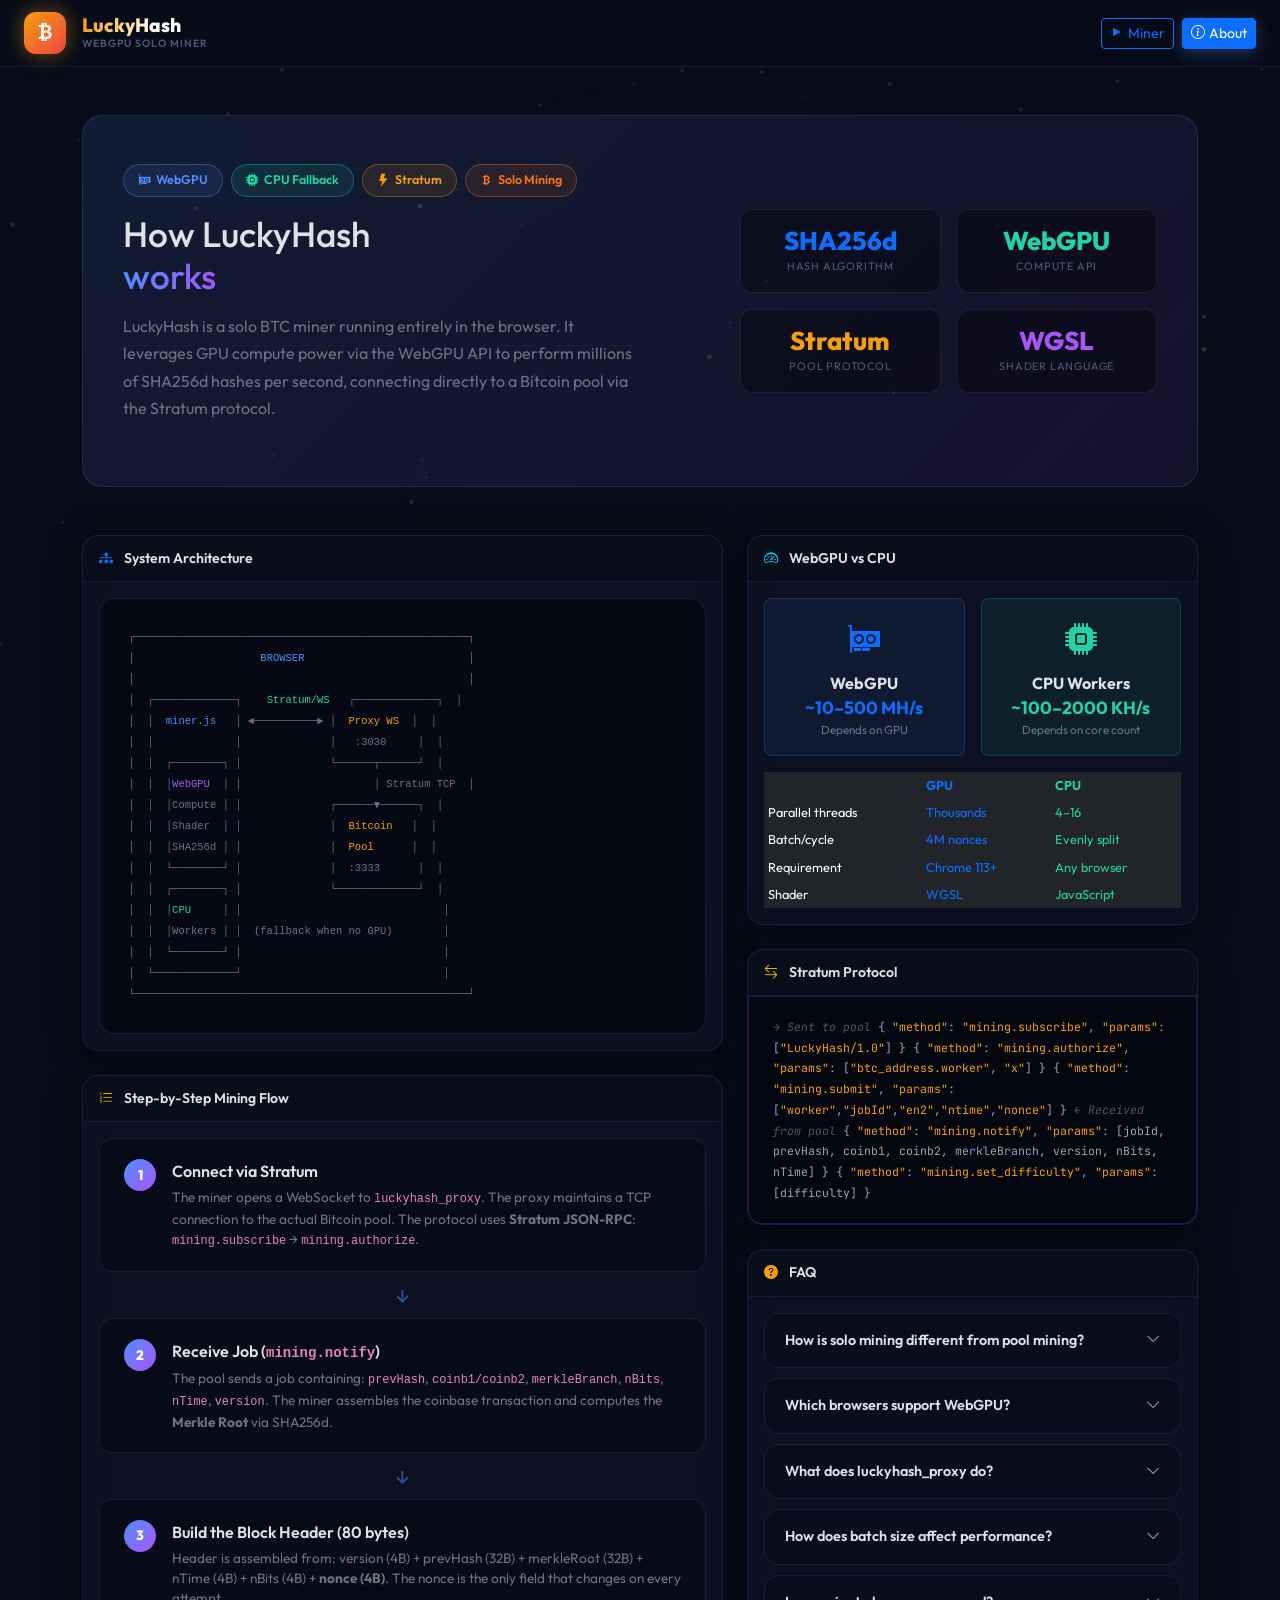
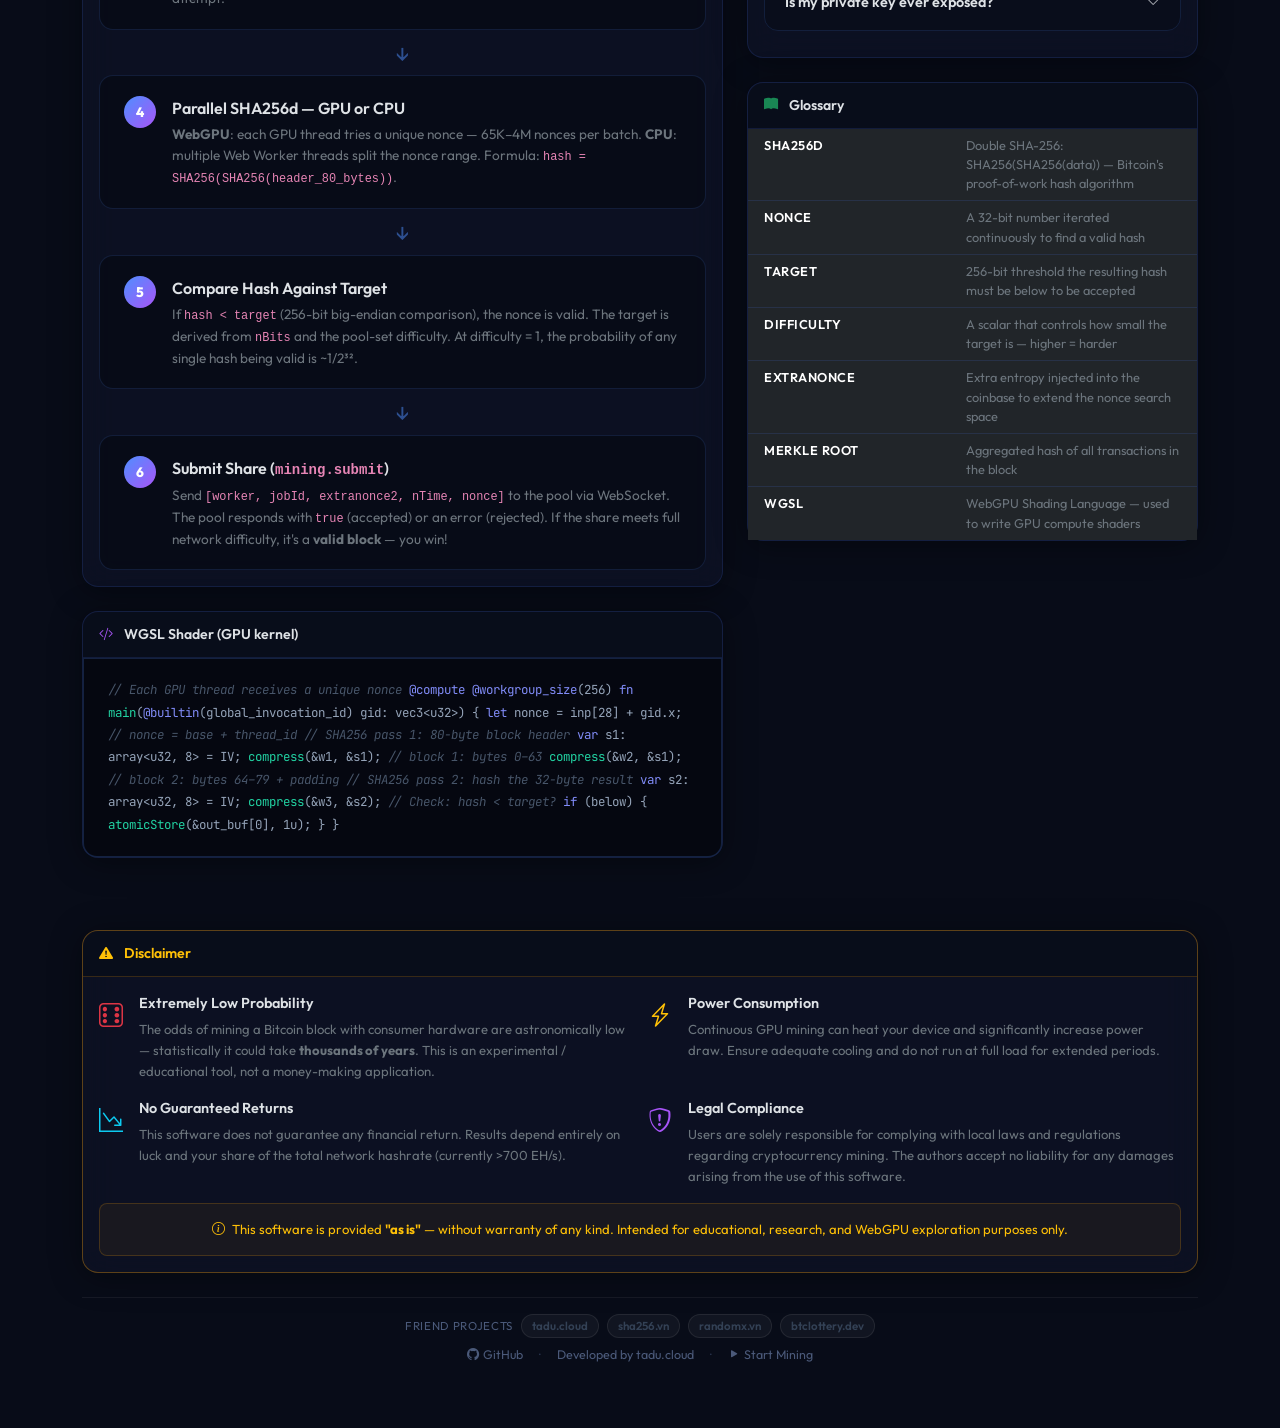
==== commit be1c4b36: "feat: add Friend Projects section in footer (tadu.cloud, sha256.vn, randomx.vn, btclottery.dev)" ====
--- a/about.html
+++ b/about.html
@@ -671,6 +671,14 @@
   </div>
 
   <footer class="lh-footer text-center py-3 mt-2">
+    <!-- Friend projects -->
+    <div class="d-flex align-items-center justify-content-center gap-2 flex-wrap mb-2">
+      <span class="lh-footer-text" style="font-size:0.72rem;text-transform:uppercase;letter-spacing:.06em;">Friend Projects</span>
+      <a href="https://tadu.cloud"     target="_blank" rel="noopener" class="lh-friend-link">tadu.cloud</a>
+      <a href="https://sha256.vn"      target="_blank" rel="noopener" class="lh-friend-link">sha256.vn</a>
+      <a href="https://randomx.vn"     target="_blank" rel="noopener" class="lh-friend-link">randomx.vn</a>
+      <a href="https://btclottery.dev" target="_blank" rel="noopener" class="lh-friend-link">btclottery.dev</a>
+    </div>
     <div class="d-flex align-items-center justify-content-center gap-3 flex-wrap">
       <a href="https://github.com/dungvn3000/luckyhash" target="_blank" rel="noopener"
          class="lh-footer-link">
--- a/style.css
+++ b/style.css
@@ -193,3 +193,67 @@
   transition: color 0.2s;
 }
 .lh-footer-link:hover { color: #4f8fff; }
+
+/* ── Best Hash ─────────────────────────────────────────────────── */
+.lh-best-hash-badge {
+  font-size: 0.72rem; font-weight: 600;
+  color: #f59e0b;
+  background: rgba(245,158,11,0.1);
+  border: 1px solid rgba(245,158,11,0.3);
+  border-radius: 999px;
+  padding: 2px 10px;
+  display: inline-flex; align-items: center; gap: 4px;
+}
+.lh-best-hash-val {
+  color: #f59e0b;
+}
+
+/* ── Best Block Hash display ──────────────────────────────────── */
+[x-cloak] { display: none !important; }
+
+.lh-block-hash-display {
+  font-size: 0.78rem;
+  letter-spacing: 0.04em;
+  word-break: break-all;
+  line-height: 1.6;
+  color: #94a3b8;
+  padding: 4px 0;
+}
+.lh-hash-zeros {
+  color: rgba(34,211,163,0.35);
+}
+.lh-hash-rest {
+  color: #22d3a3;
+}
+
+/* ── Best Diff ────────────────────────────────────────────────── */
+.lh-diff-label {
+  font-size: 0.72rem;
+  color: #4b5a7a;
+  text-transform: uppercase;
+  letter-spacing: 0.06em;
+}
+.lh-diff-value {
+  font-size: 1rem;
+  font-weight: 700;
+  color: #f59e0b;
+  letter-spacing: 0.04em;
+}
+
+/* ── Friend project links ─────────────────────────────────────── */
+.lh-friend-link {
+  font-size: 0.72rem;
+  font-weight: 600;
+  color: #334155;
+  background: rgba(255,255,255,0.04);
+  border: 1px solid rgba(255,255,255,0.08);
+  border-radius: 999px;
+  padding: 2px 10px;
+  text-decoration: none;
+  transition: color 0.2s, border-color 0.2s, background 0.2s;
+}
+.lh-friend-link:hover {
+  color: #4f8fff;
+  border-color: rgba(79,143,255,0.35);
+  background: rgba(79,143,255,0.08);
+}
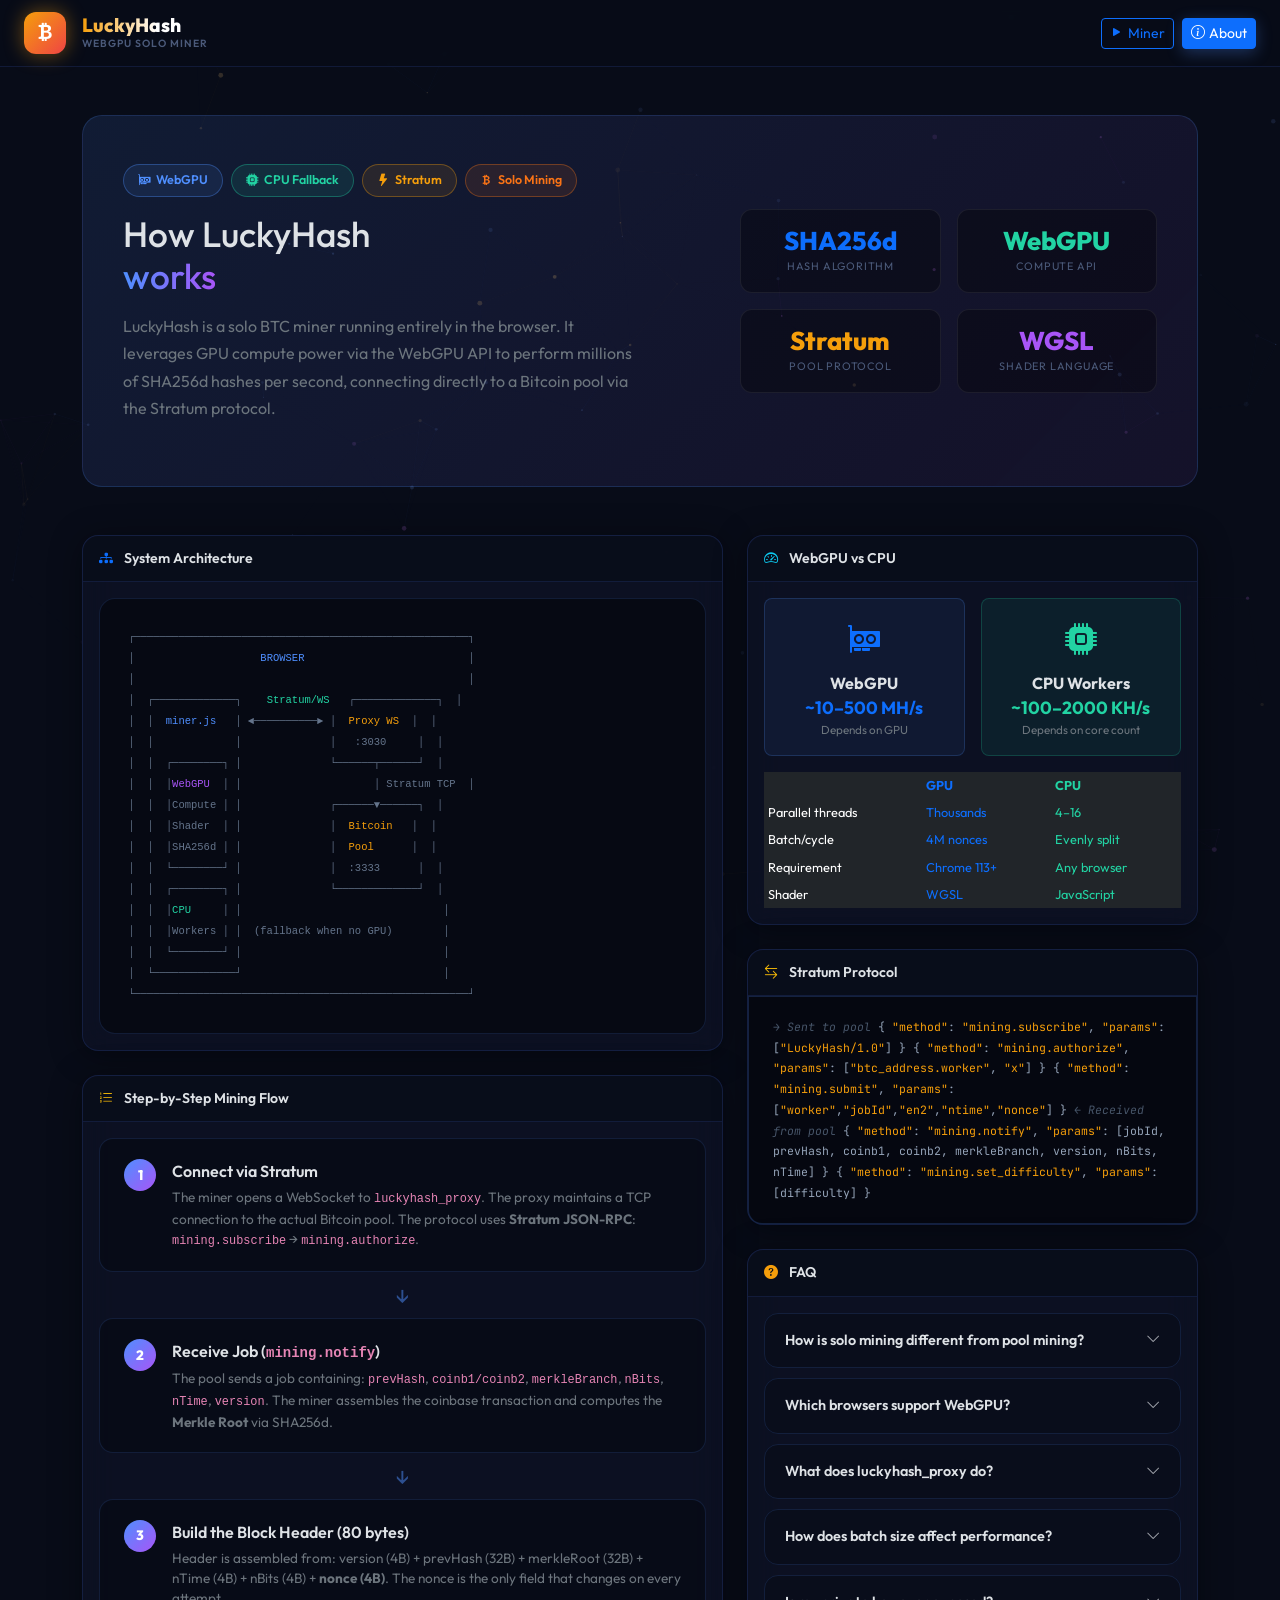
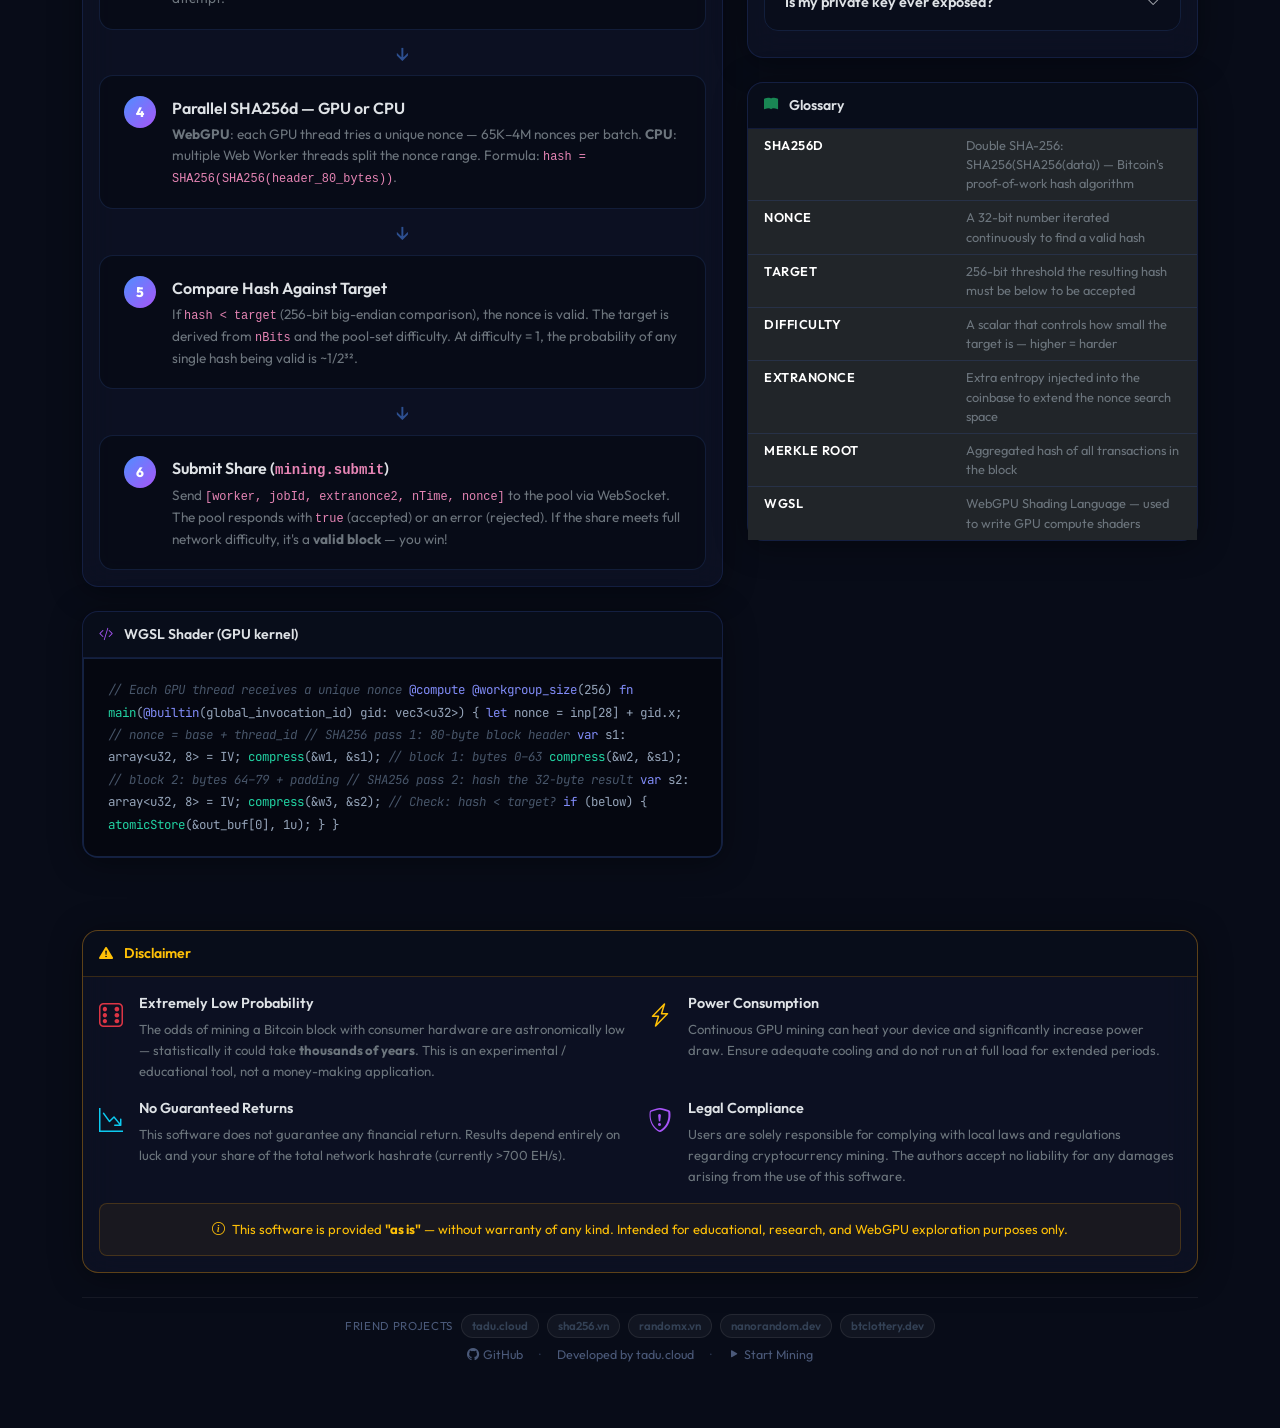
==== commit 59a207c7: "fix: chart overlay uses x-if to remove DOM on start; add nanorandom.dev to friend projects" ====
--- a/about.html
+++ b/about.html
@@ -677,6 +677,7 @@
       <a href="https://tadu.cloud"     target="_blank" rel="noopener" class="lh-friend-link">tadu.cloud</a>
       <a href="https://sha256.vn"      target="_blank" rel="noopener" class="lh-friend-link">sha256.vn</a>
       <a href="https://randomx.vn"     target="_blank" rel="noopener" class="lh-friend-link">randomx.vn</a>
+      <a href="https://nanorandom.dev" target="_blank" rel="noopener" class="lh-friend-link">nanorandom.dev</a>
       <a href="https://btclottery.dev" target="_blank" rel="noopener" class="lh-friend-link">btclottery.dev</a>
     </div>
     <div class="d-flex align-items-center justify-content-center gap-3 flex-wrap">
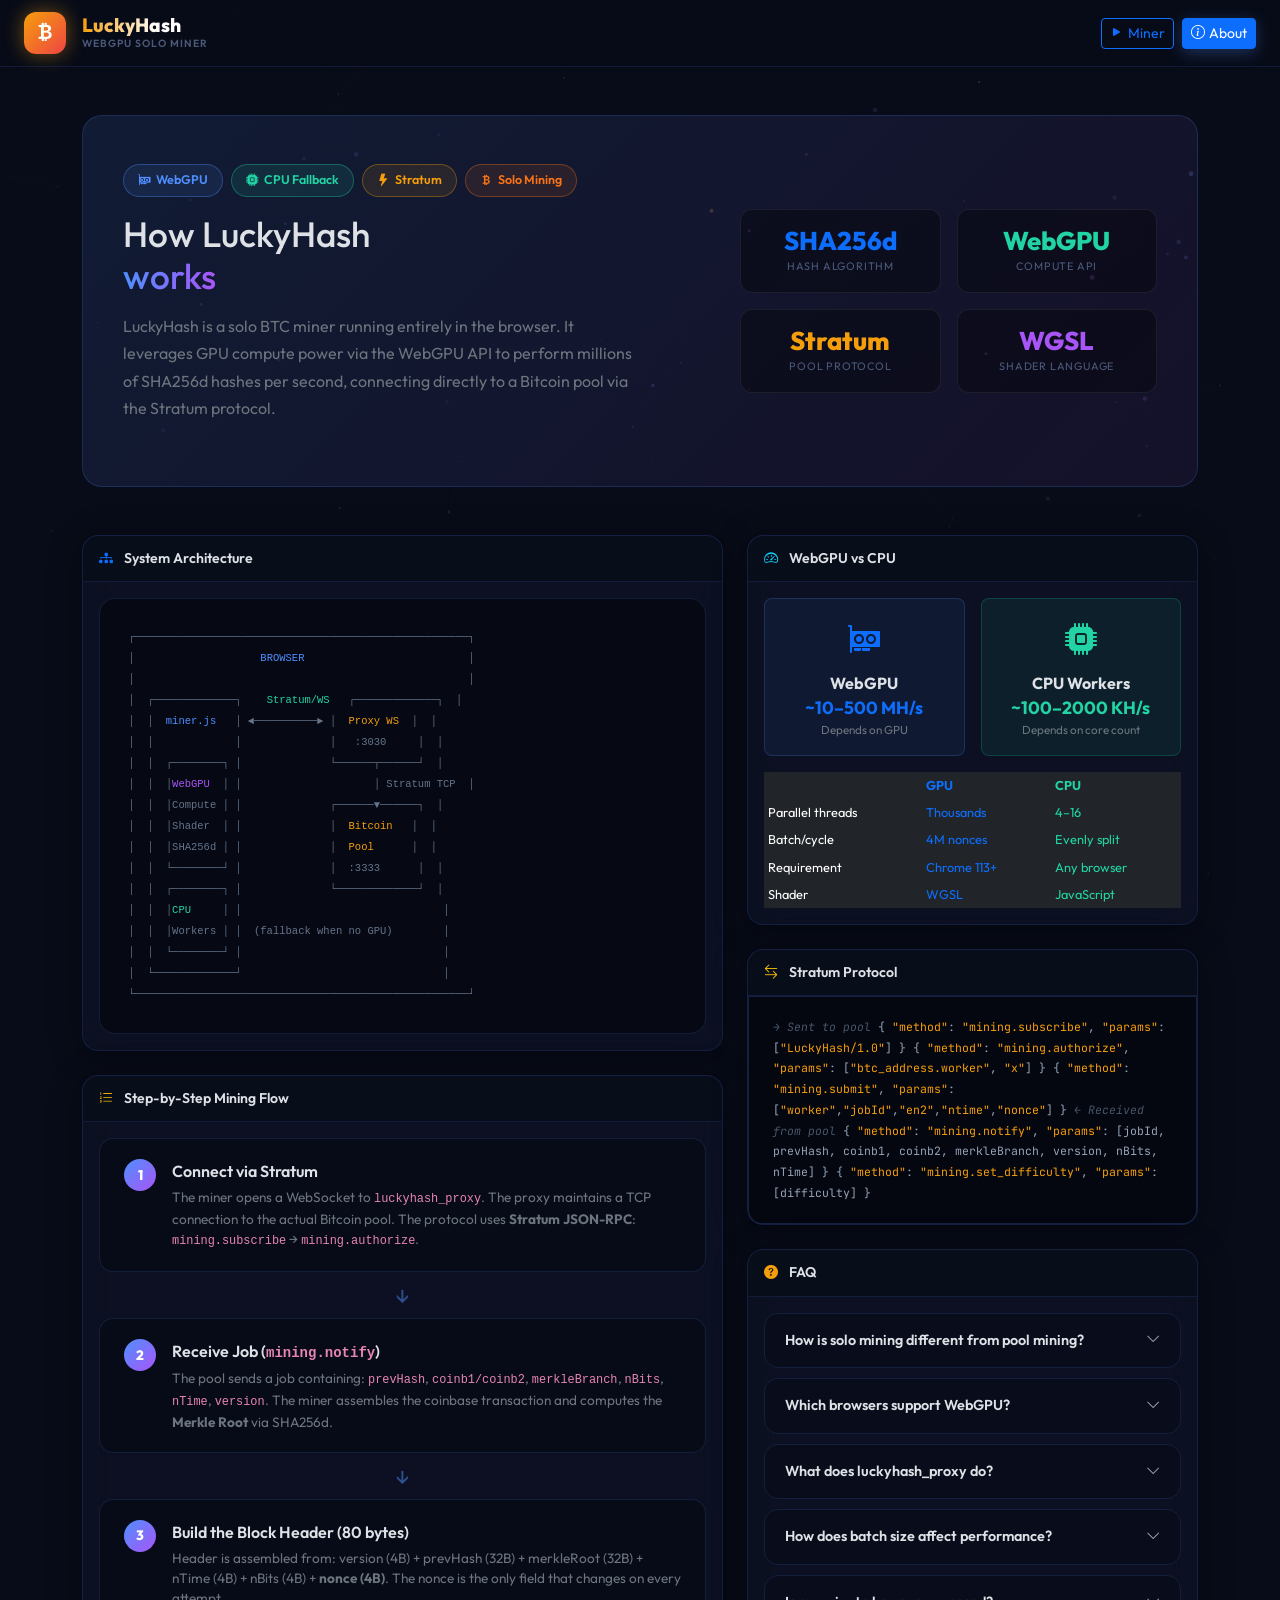
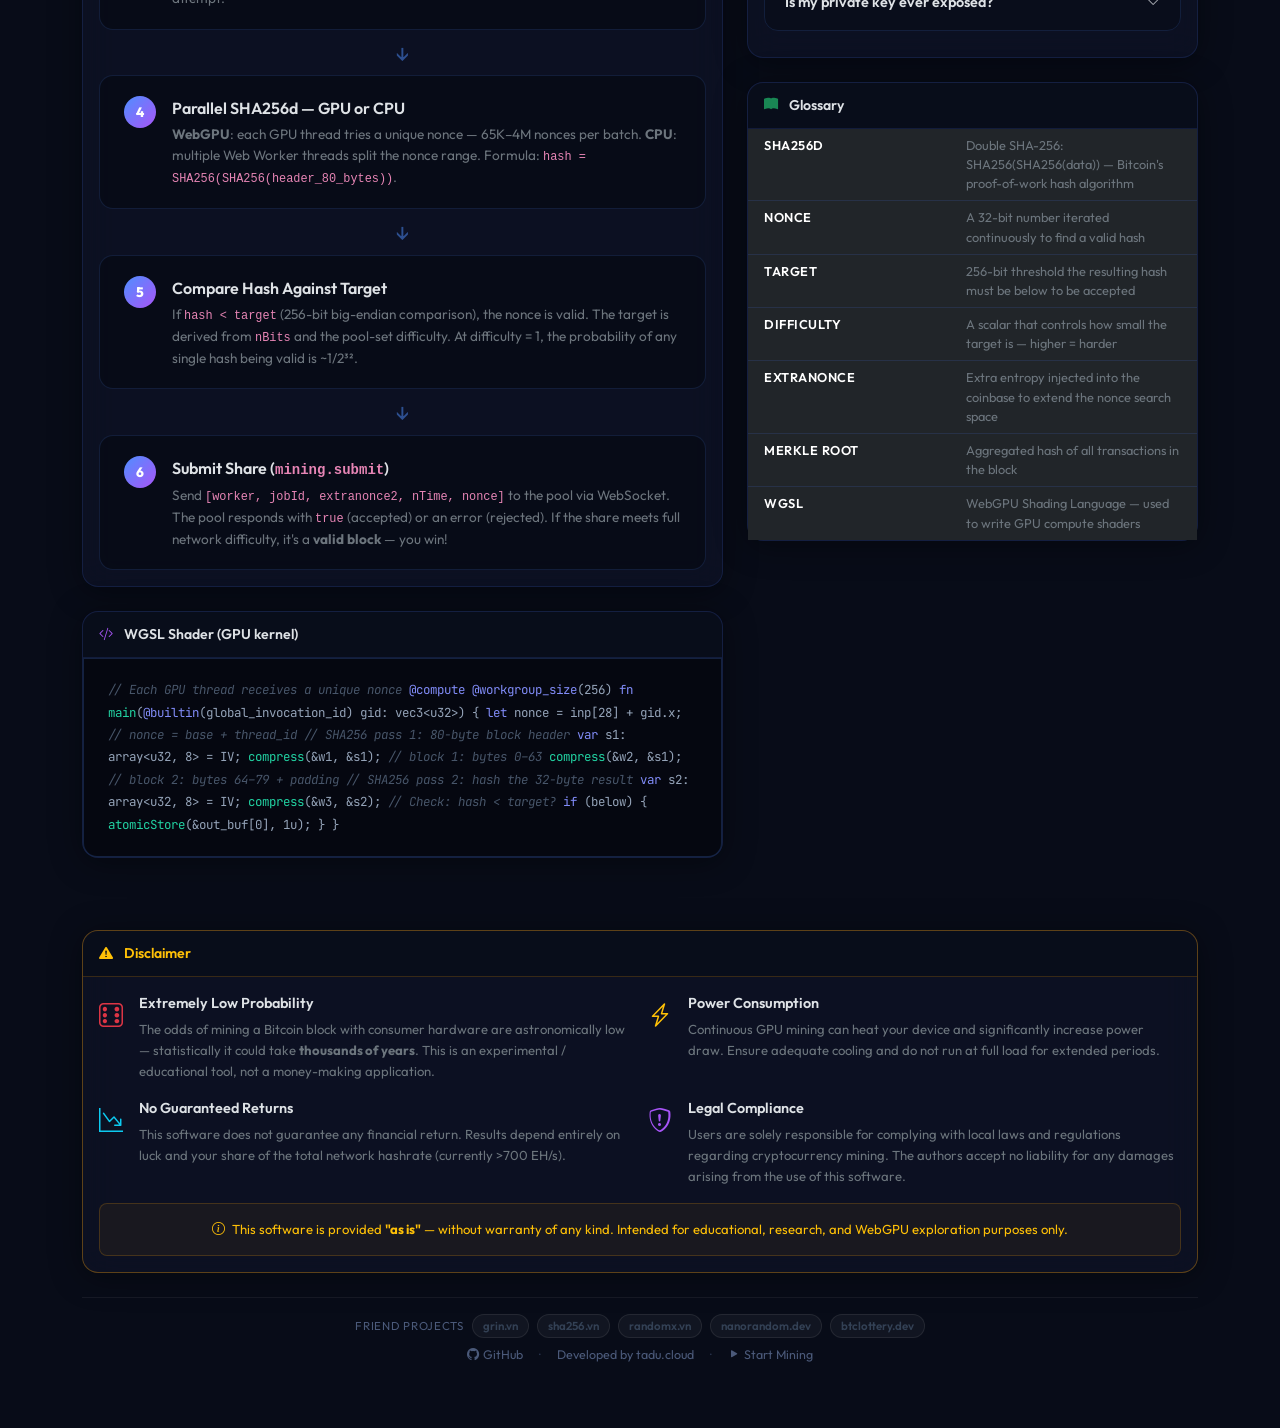
==== commit 475ad363: "chore: replace tadu.cloud with grin.vn in friend projects" ====
--- a/about.html
+++ b/about.html
@@ -674,7 +674,7 @@
     <!-- Friend projects -->
     <div class="d-flex align-items-center justify-content-center gap-2 flex-wrap mb-2">
       <span class="lh-footer-text" style="font-size:0.72rem;text-transform:uppercase;letter-spacing:.06em;">Friend Projects</span>
-      <a href="https://tadu.cloud"     target="_blank" rel="noopener" class="lh-friend-link">tadu.cloud</a>
+      <a href="https://grin.vn" target="_blank" rel="noopener" class="lh-friend-link">grin.vn</a>
       <a href="https://sha256.vn"      target="_blank" rel="noopener" class="lh-friend-link">sha256.vn</a>
       <a href="https://randomx.vn"     target="_blank" rel="noopener" class="lh-friend-link">randomx.vn</a>
       <a href="https://nanorandom.dev" target="_blank" rel="noopener" class="lh-friend-link">nanorandom.dev</a>
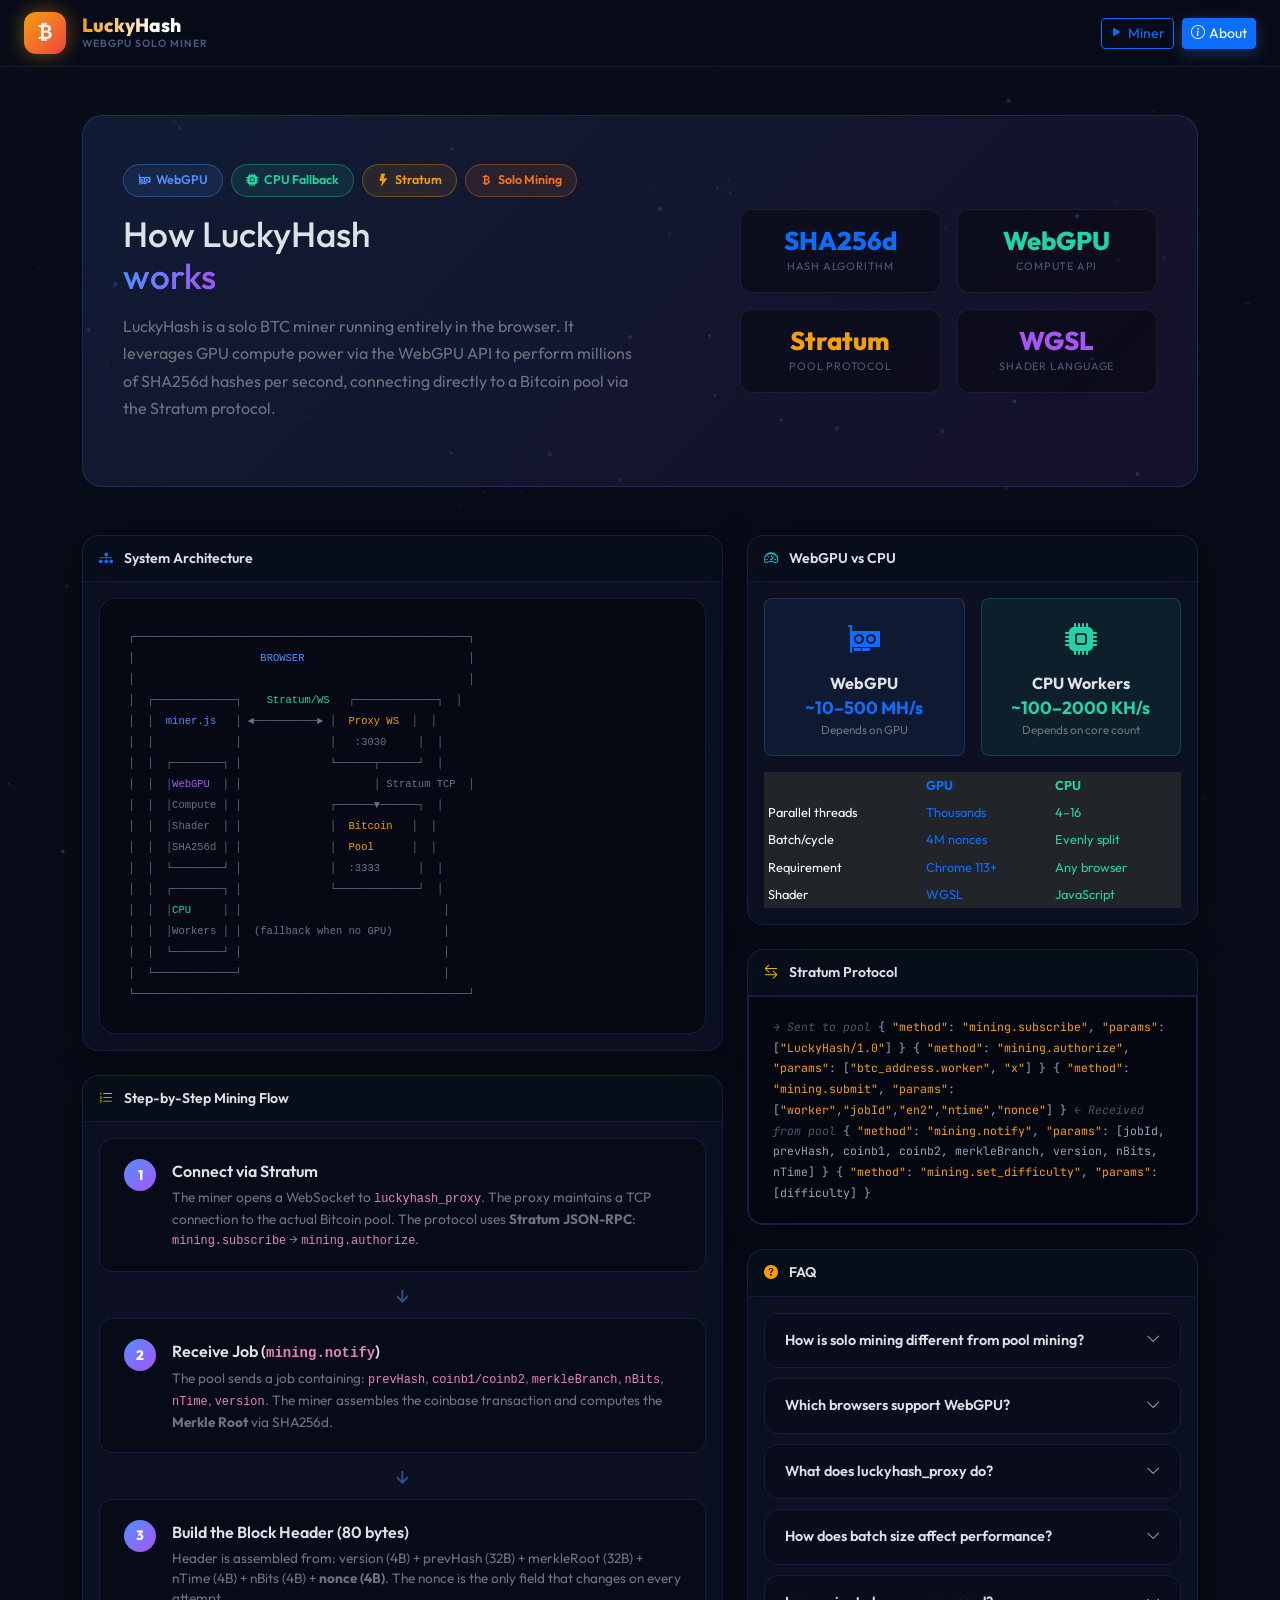
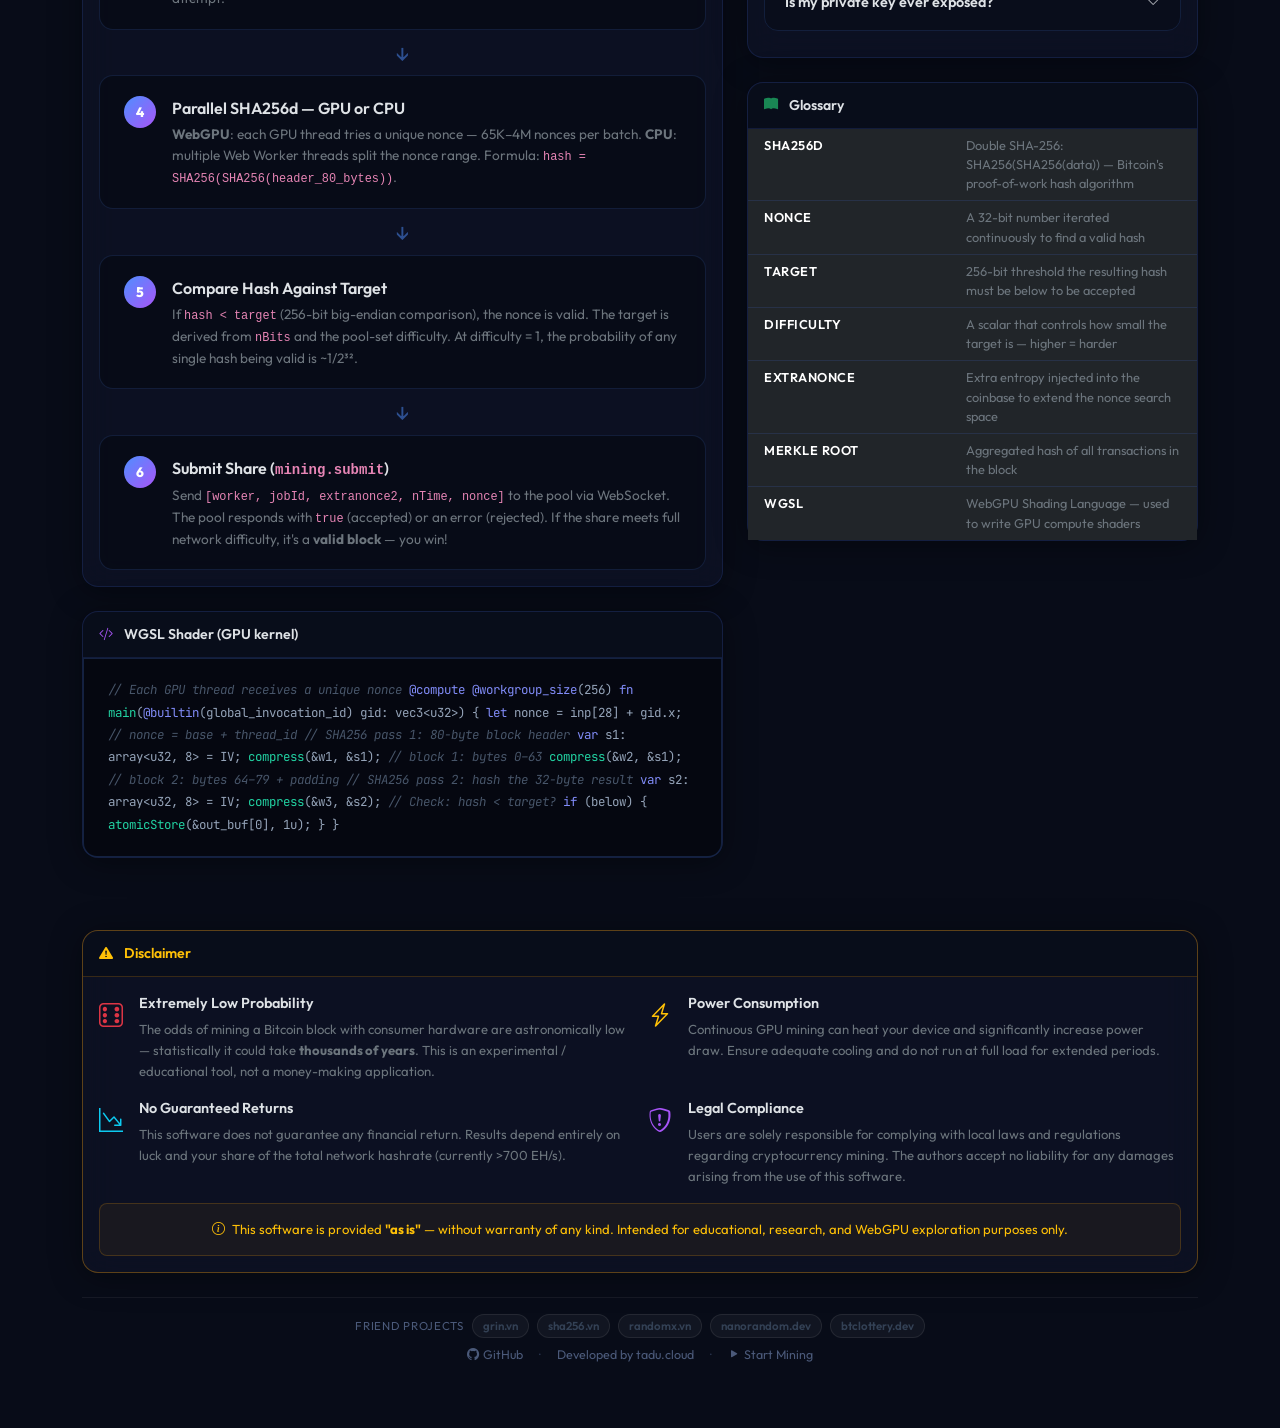
==== commit 7d5cff56: "feat: add favicon (lightning bolt + Bitcoin symbol, neon teal/amber)" ====
--- a/about.html
+++ b/about.html
@@ -11,6 +11,13 @@
   <meta name="author" content="LuckyHash" />
   <meta name="robots" content="index, follow" />
   <link rel="canonical" href="https://luckyhash.dev/about.html" />
+
+  <!-- Favicon -->
+  <link rel="icon" type="image/png" sizes="32x32" href="favicon-32.png" />
+  <link rel="icon" type="image/png" sizes="16x16" href="favicon-16.png" />
+  <link rel="icon" type="image/png" sizes="192x192" href="favicon-192.png" />
+  <link rel="apple-touch-icon" sizes="180x180" href="apple-touch-icon.png" />
+  <meta name="theme-color" content="#080c18" />
 
   <!-- Open Graph -->
   <meta property="og:type"        content="article" />
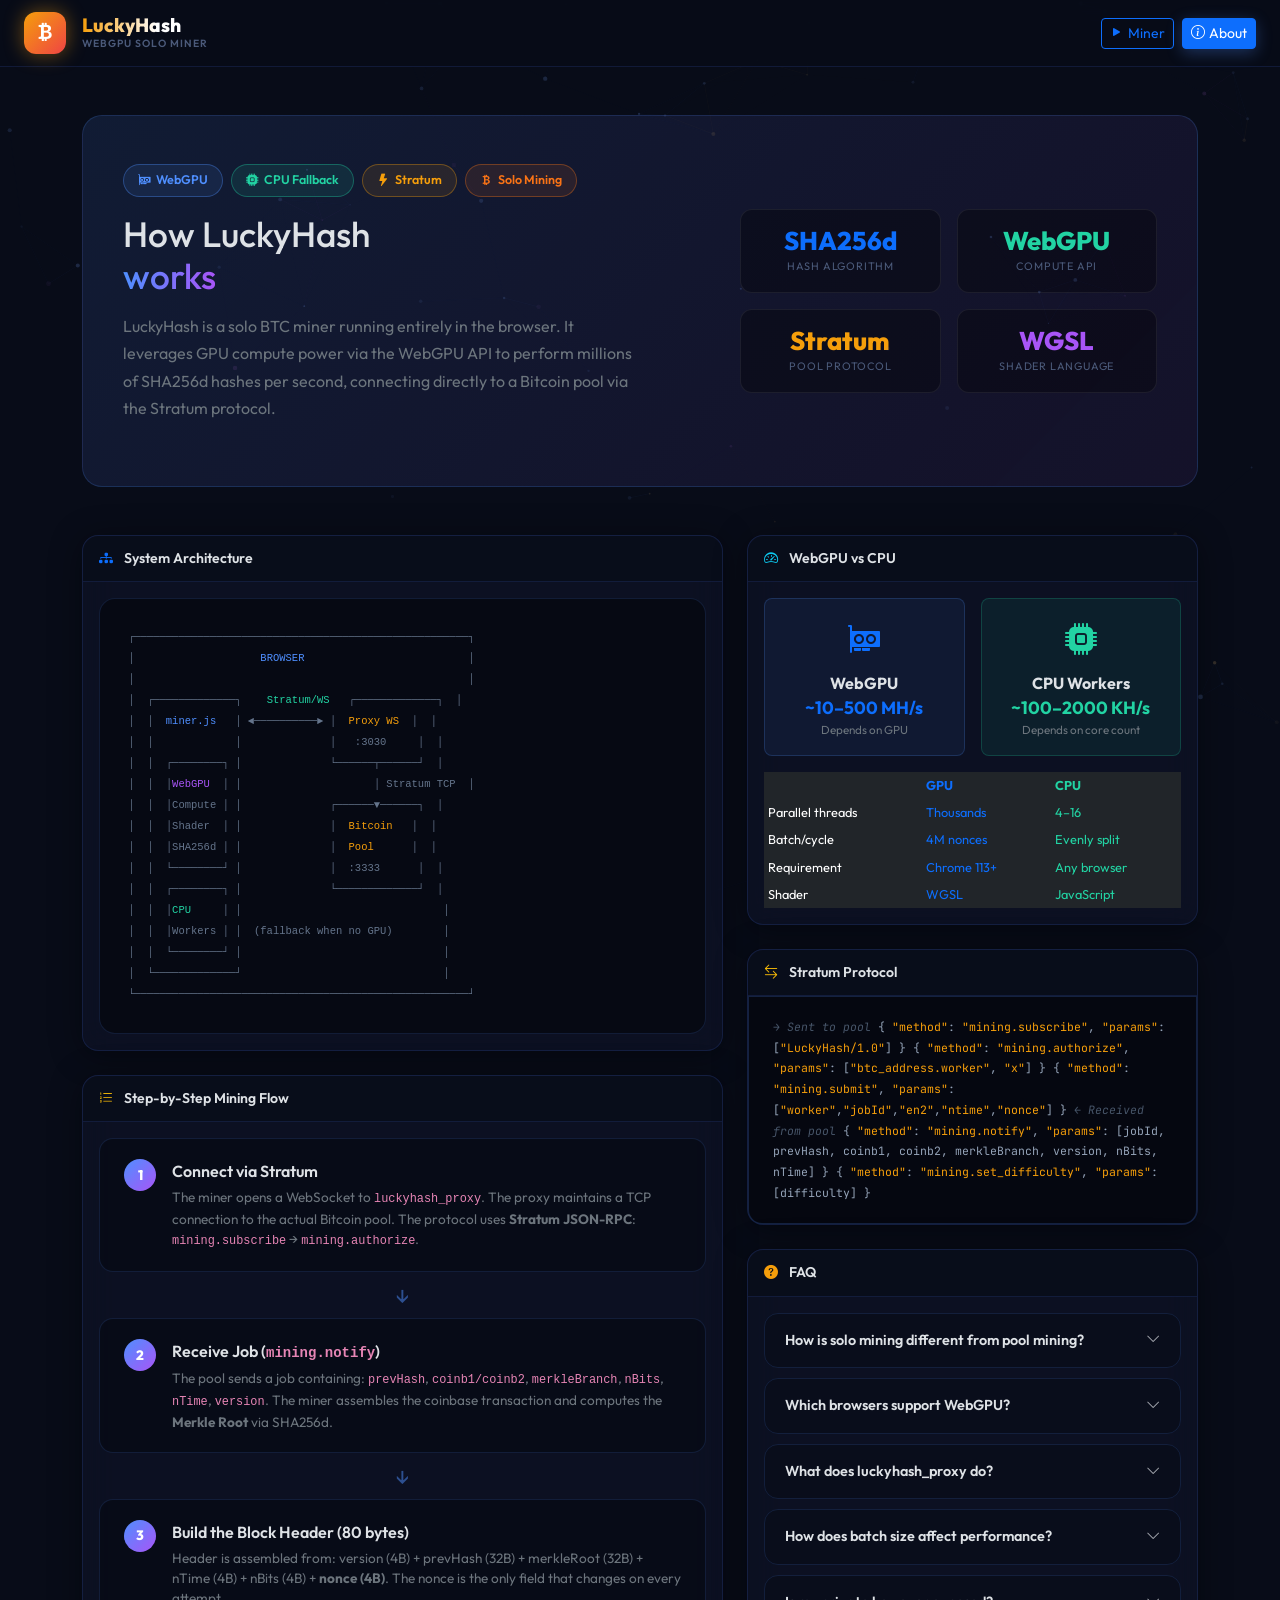
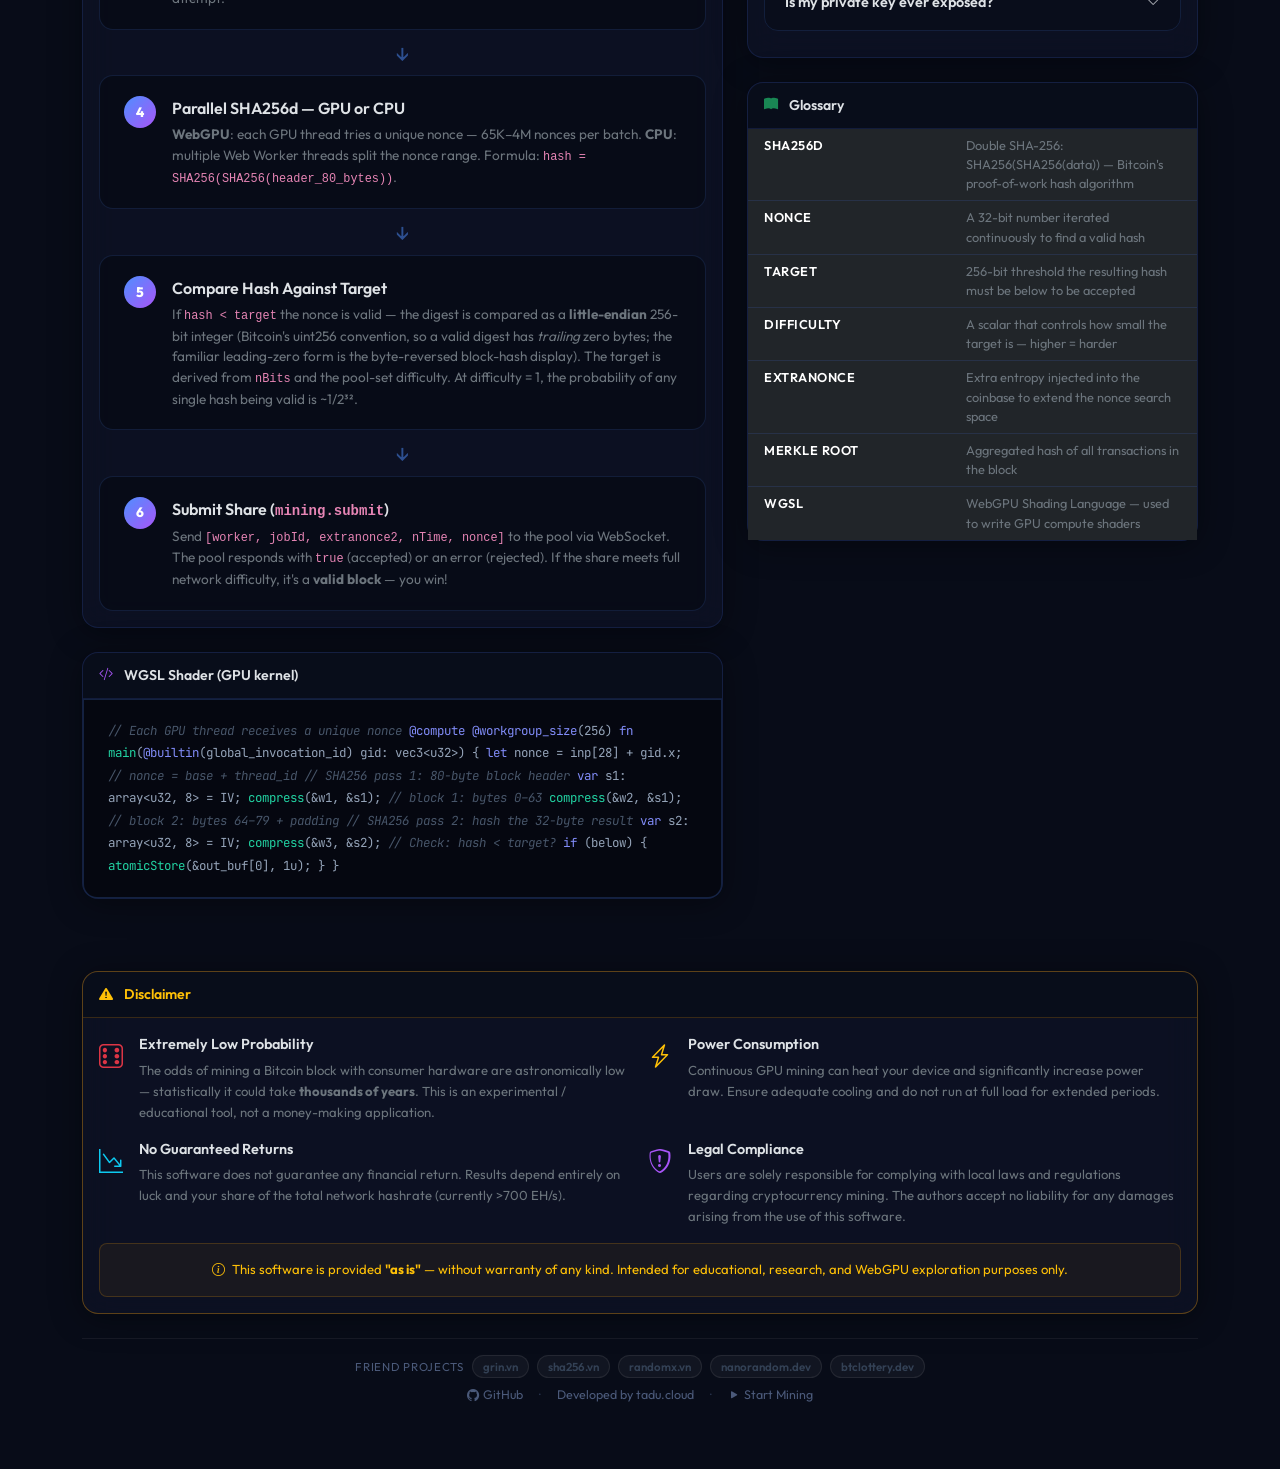
==== commit 84caafd6: "fix: compare hash vs target as little-endian uint256 (Bitcoin convention) Bitcoin and ckpool interpr" ====
--- a/about.html
+++ b/about.html
@@ -361,7 +361,10 @@
               <div>
                 <div class="fw-semibold mb-1">Compare Hash Against Target</div>
                 <p class="text-secondary mb-0" style="font-size:0.85rem;">
-                  If <code>hash &lt; target</code> (256-bit big-endian comparison), the nonce is valid.
+                  If <code>hash &lt; target</code> the nonce is valid — the digest is compared as a
+                  <strong>little-endian</strong> 256-bit integer (Bitcoin's uint256 convention, so a valid
+                  digest has <em>trailing</em> zero bytes; the familiar leading-zero form is the
+                  byte-reversed block-hash display).
                   The target is derived from <code>nBits</code> and the pool-set difficulty.
                   At difficulty = 1, the probability of any single hash being valid is ~1/2³².
                 </p>
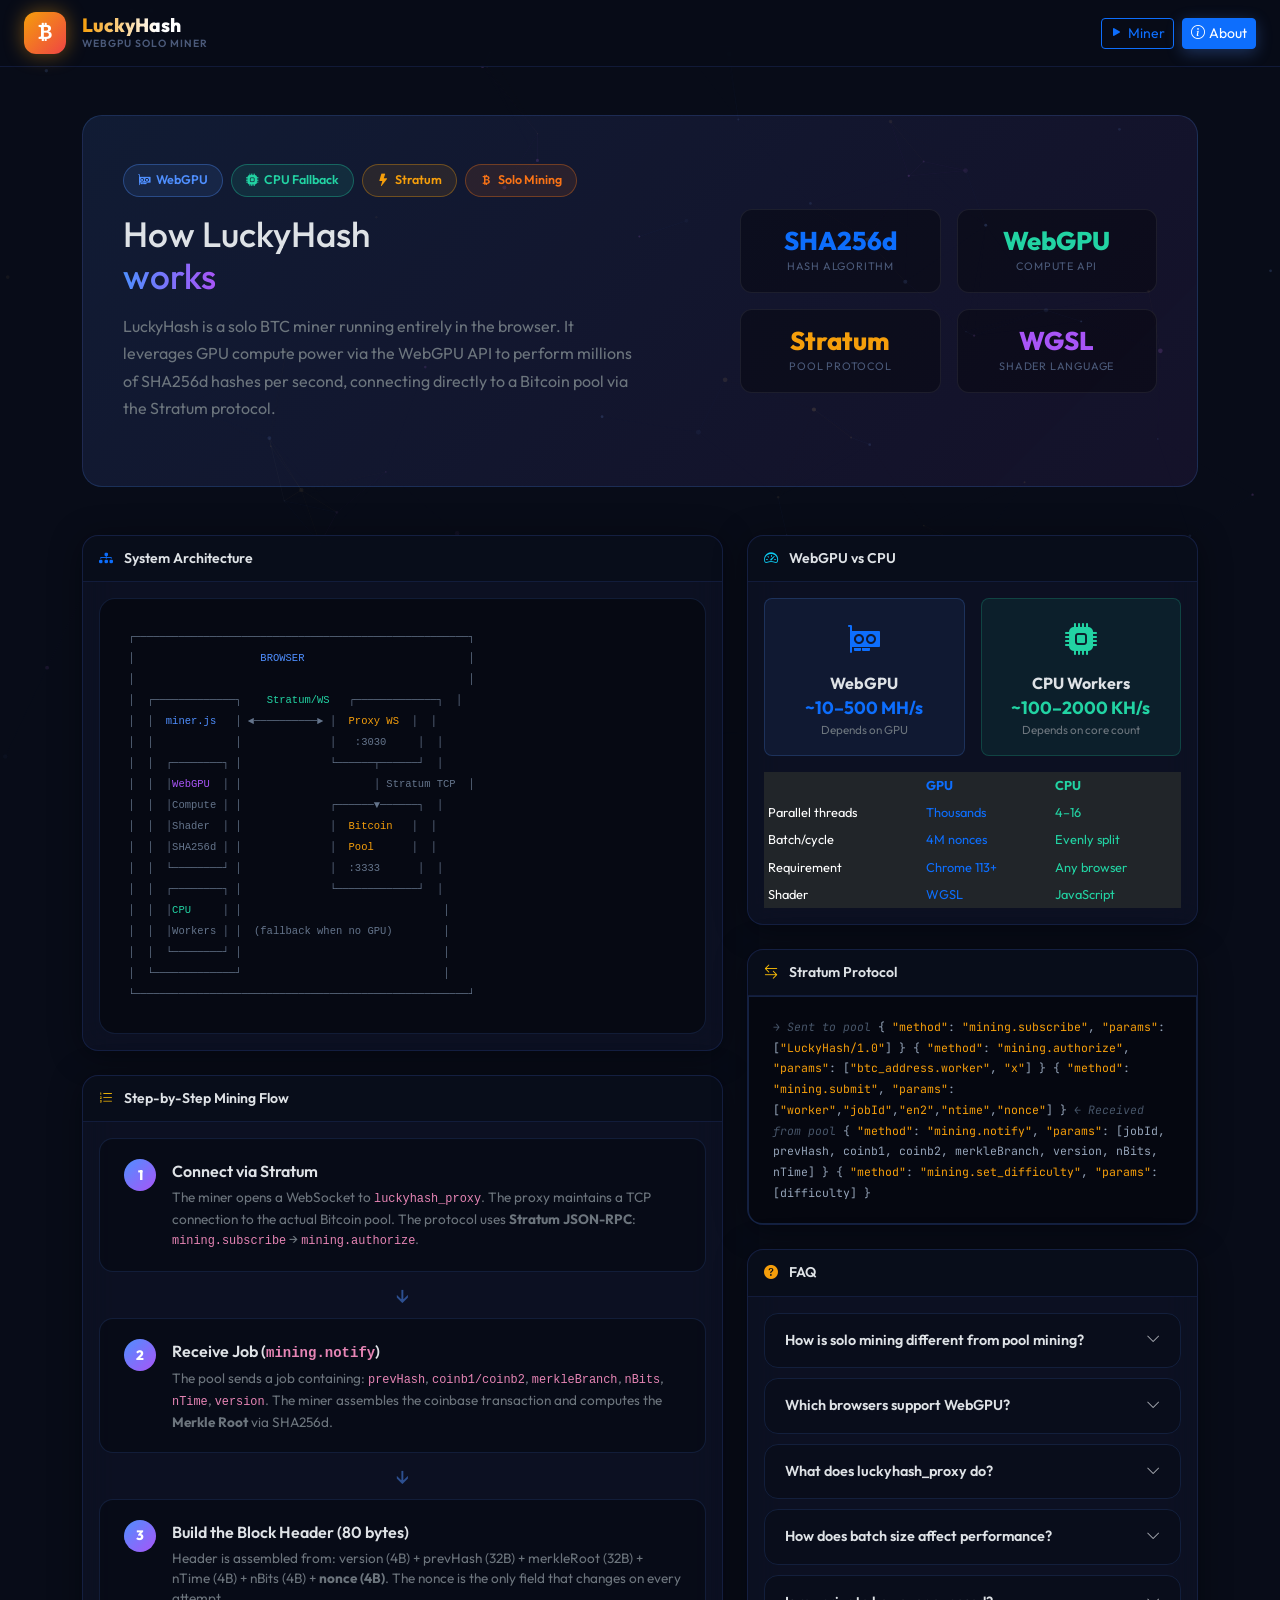
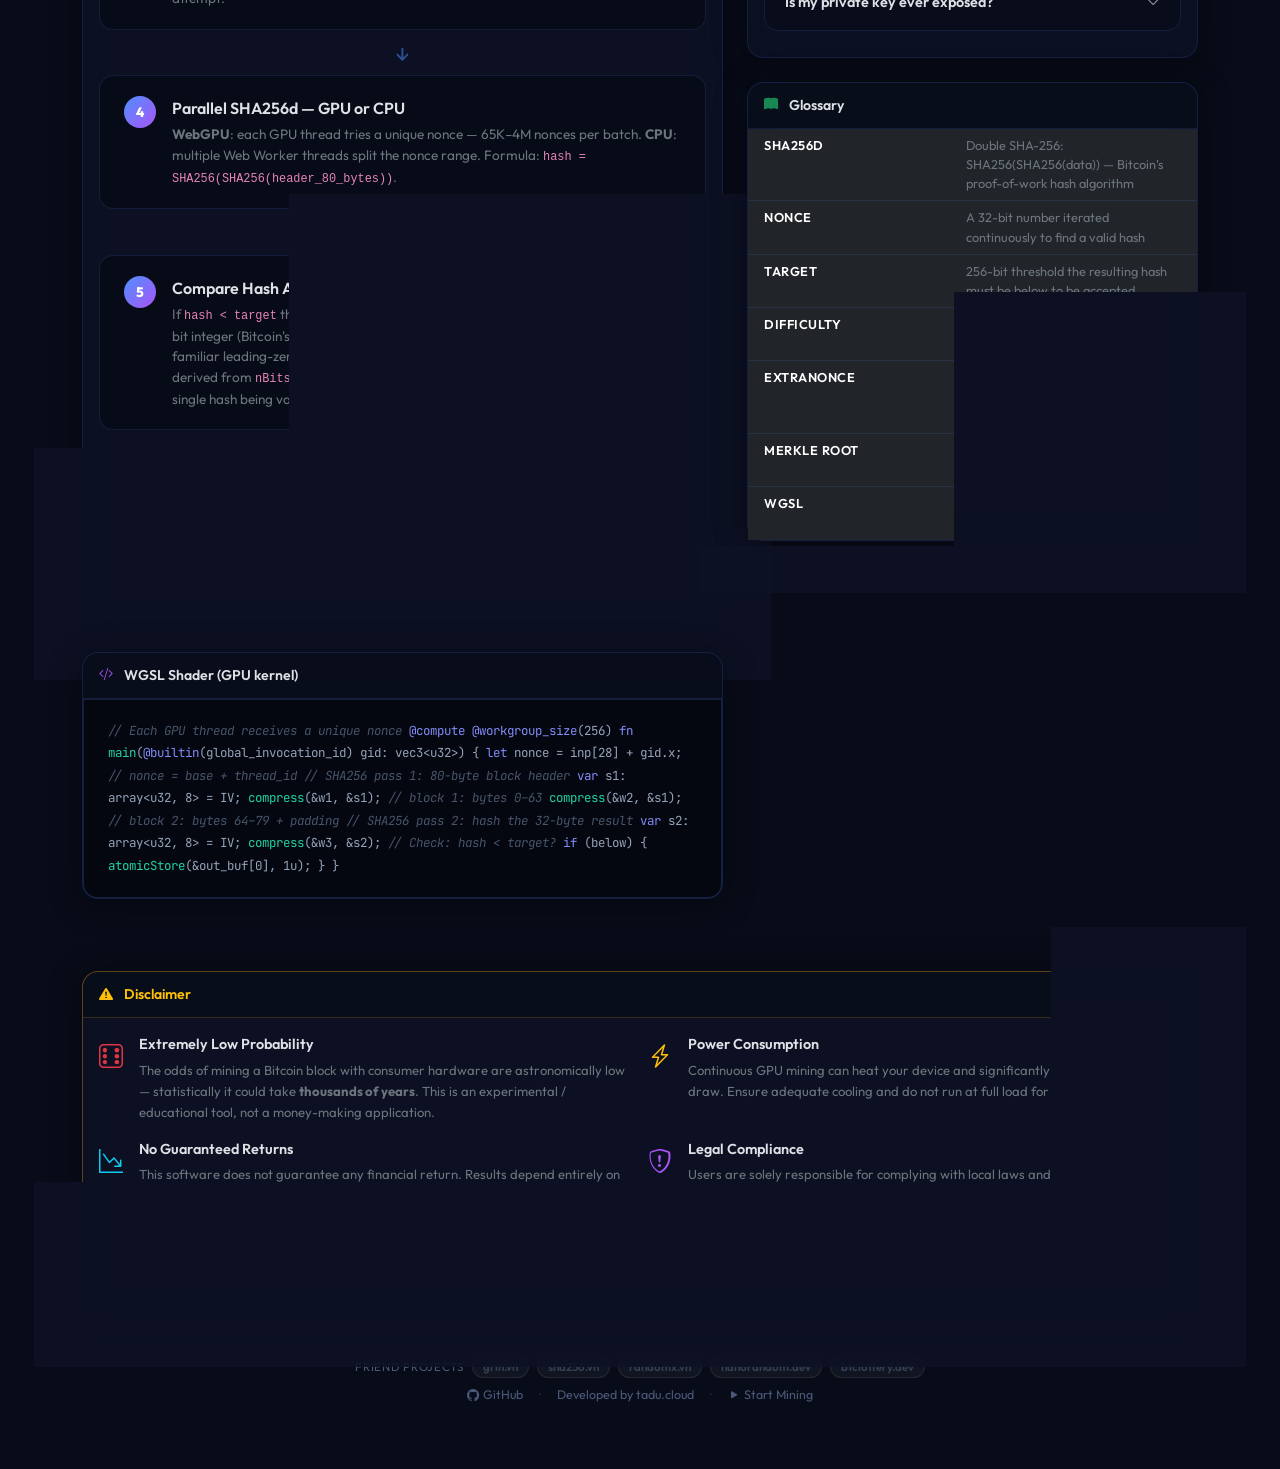
==== commit 5679b8e9: "feat: cache-bust local JS with random version query Append ?v=<random> (fresh per page load) to bg.j" ====
--- a/about.html
+++ b/about.html
@@ -708,7 +708,14 @@
 
 </div><!-- container -->
 
-<script src="bg.js"></script>
+<script>
+// Cache-bust: random version per page load so bg.js is never served stale
+(function () {
+  const s = document.createElement('script');
+  s.src = 'bg.js?v=' + Math.random().toString(36).slice(2);
+  document.body.appendChild(s);
+})();
+</script>
 <script src="https://cdn.jsdelivr.net/npm/bootstrap@5.3.3/dist/js/bootstrap.bundle.min.js"></script>
 </body>
 </html>
